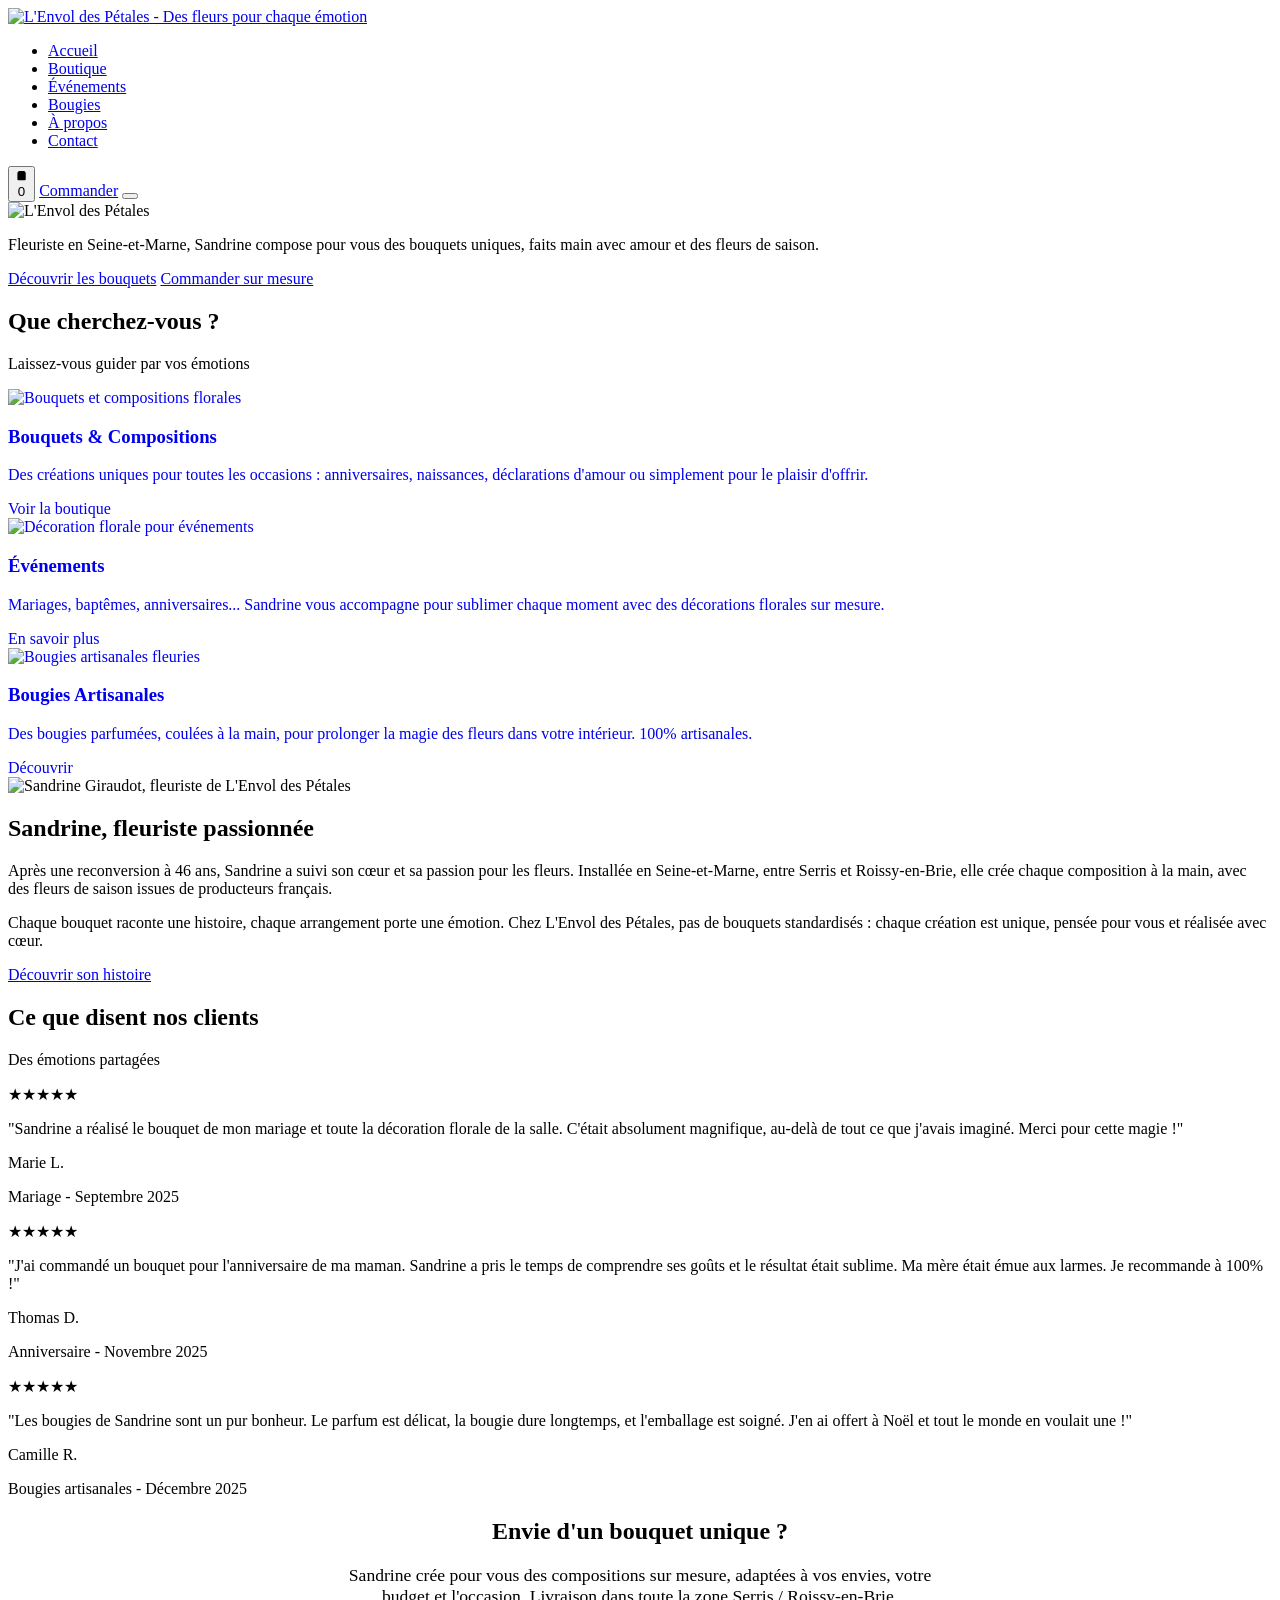
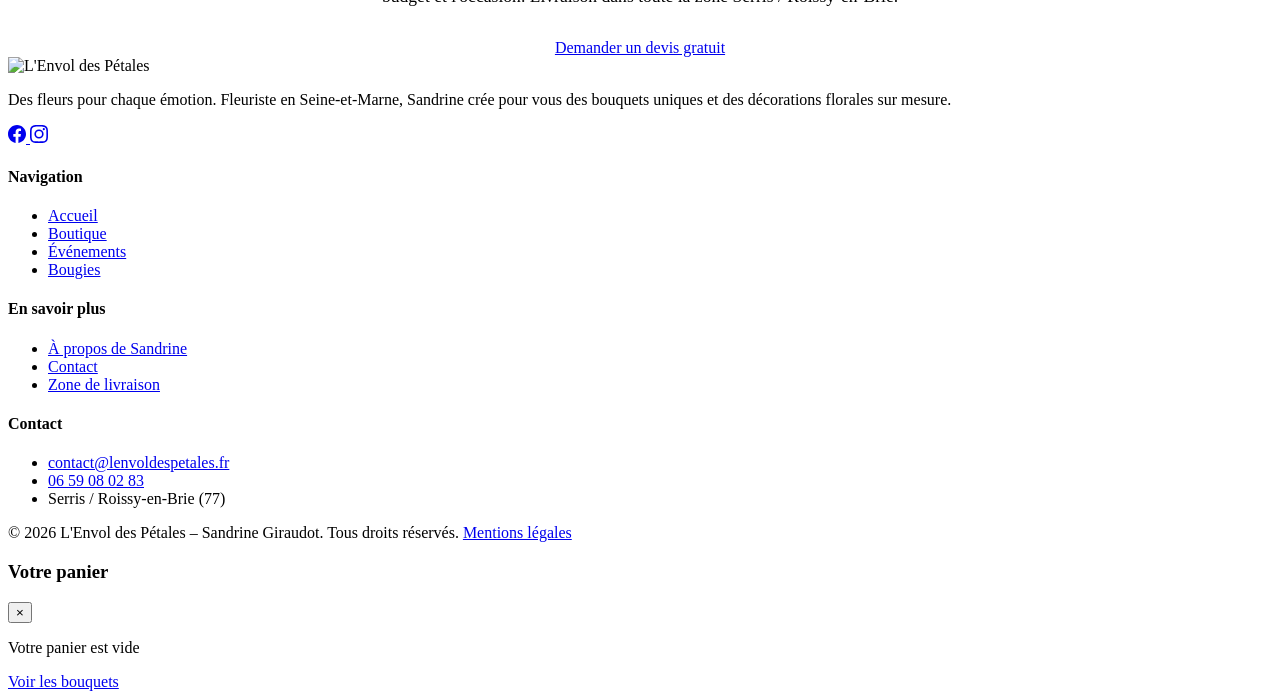
==== index.html @ 43afdc31 "Add files via upload" ====
<!DOCTYPE html>
<html lang="fr">
<head>
    <meta charset="UTF-8">
    <meta name="viewport" content="width=device-width, initial-scale=1.0">
    <meta name="description" content="L'Envol des Pétales - Fleuriste en Seine-et-Marne. Bouquets, compositions florales, décoration d'événements et bougies artisanales. Des fleurs pour chaque émotion.">
    <title>L'Envol des Pétales | Fleuriste - Des fleurs pour chaque émotion</title>
    <link rel="stylesheet" href="assets/css/style.css">
    <link rel="icon" type="image/png" href="assets/images/favicon.png">
</head>
<body>

    <!-- ============================================
         HEADER - Navigation fixe
         ============================================ -->
    <header class="header" id="header">
        <div class="header__inner">
            <!-- Logo -->
            <a href="index.html" class="header__logo" aria-label="Accueil - L'Envol des Pétales">
                <img src="assets/images/logo-edp-texte-seul.png" alt="L'Envol des Pétales - Des fleurs pour chaque émotion" loading="lazy">
            </a>

            <!-- Navigation principale -->
            <nav class="nav" id="nav" aria-label="Navigation principale">
                <ul class="nav__list">
                    <li><a href="index.html" class="nav__link active">Accueil</a></li>
                    <li><a href="boutique.html" class="nav__link">Boutique</a></li>
                    <li><a href="evenements.html" class="nav__link">Événements</a></li>
                    <li><a href="bougies.html" class="nav__link">Bougies</a></li>
                    <li><a href="a-propos.html" class="nav__link">À propos</a></li>
                    <li><a href="contact.html" class="nav__link">Contact</a></li>
                </ul>
            </nav>

            <!-- Boutons header -->
            <div class="nav__cta">
                <button class="cart-btn" id="cart-btn" aria-label="Voir le panier" title="Voir le panier">
                    <svg viewBox="0 0 24 24"><path d="M6 2L3 6v14a2 2 0 002 2h14a2 2 0 002-2V6l-3-4z"/><line x1="3" y1="6" x2="21" y2="6"/><path d="M16 10a4 4 0 01-8 0"/></svg>
                    <span class="cart-count empty" id="cart-count">0</span>
                </button>
                <a href="contact.html" class="btn btn--primary btn--small">Commander</a>
                <!-- Burger menu mobile -->
                <button class="burger" id="burger" aria-label="Ouvrir le menu" aria-expanded="false">
                    <span class="burger__line"></span>
                    <span class="burger__line"></span>
                    <span class="burger__line"></span>
                </button>
            </div>
        </div>
    </header>

    <!-- ============================================
         HERO - Section d'accueil plein écran
         ============================================ -->
    <section class="hero" id="hero">
        <!-- Pétales qui tombent (CSS pur) -->
        <div class="petals-container" aria-hidden="true">
            <div class="petal petal--rose"></div>
            <div class="petal petal--bordeaux"></div>
            <div class="petal petal--rose"></div>
            <div class="petal petal--or"></div>
            <div class="petal petal--rose"></div>
            <div class="petal petal--bordeaux"></div>
            <div class="petal petal--rose"></div>
            <div class="petal petal--or"></div>
            <div class="petal petal--rose"></div>
            <div class="petal petal--bordeaux"></div>
            <div class="petal petal--rose"></div>
            <div class="petal petal--or"></div>
        </div>

        <div class="hero__content">
            <img src="assets/images/logo-portrait.png" alt="L'Envol des Pétales" class="hero__logo">
            <p class="hero__subtitle">
                Fleuriste en Seine-et-Marne, Sandrine compose pour vous
                des bouquets uniques, faits main avec amour et des fleurs de saison.
            </p>
            <div class="hero__buttons">
                <a href="boutique.html" class="btn btn--primary">Découvrir les bouquets</a>
                <a href="contact.html" class="btn btn--secondary">Commander sur mesure</a>
            </div>
        </div>
    </section>

    <!-- ============================================
         CATÉGORIES - 3 blocs d'entrée
         ============================================ -->
    <section class="section section--alt" id="categories">
        <div class="container">
            <h2 class="section-title fade-in">Que cherchez-vous ?</h2>
            <p class="section-subtitle fade-in">Laissez-vous guider par vos émotions</p>
            <span class="decorative-line fade-in"></span>

            <div class="categories">
                <!-- Bouquets & Compositions -->
                <a href="boutique.html" class="category-card fade-in" style="text-decoration:none;">
                    <div class="category-card__image">
                        <img src="assets/images/bouquet1.jpg" alt="Bouquets et compositions florales" loading="lazy">
                    </div>
                    <div class="category-card__body">
                        <h3 class="category-card__title">Bouquets & Compositions</h3>
                        <p class="category-card__text">Des créations uniques pour toutes les occasions : anniversaires, naissances, déclarations d'amour ou simplement pour le plaisir d'offrir.</p>
                        <span class="btn btn--secondary btn--small">Voir la boutique</span>
                    </div>
                </a>

                <!-- Événements -->
                <a href="evenements.html" class="category-card fade-in" style="text-decoration:none;">
                    <div class="category-card__image">
                        <img src="assets/images/arche-evenement.JPG" alt="Décoration florale pour événements" loading="lazy">
                    </div>
                    <div class="category-card__body">
                        <h3 class="category-card__title">Événements</h3>
                        <p class="category-card__text">Mariages, baptêmes, anniversaires... Sandrine vous accompagne pour sublimer chaque moment avec des décorations florales sur mesure.</p>
                        <span class="btn btn--secondary btn--small">En savoir plus</span>
                    </div>
                </a>

                <!-- Bougies artisanales -->
                <a href="bougies.html" class="category-card fade-in" style="text-decoration:none;">
                    <div class="category-card__image">
                        <img src="assets/images/bougies-accueil.png" alt="Bougies artisanales fleuries" loading="lazy">
                    </div>
                    <div class="category-card__body">
                        <h3 class="category-card__title">Bougies Artisanales</h3>
                        <p class="category-card__text">Des bougies parfumées, coulées à la main, pour prolonger la magie des fleurs dans votre intérieur. 100% artisanales.</p>
                        <span class="btn btn--secondary btn--small">Découvrir</span>
                    </div>
                </a>
            </div>
        </div>
    </section>

    <!-- ============================================
         SANDRINE - Présentation courte
         ============================================ -->
    <section class="section" id="sandrine">
        <div class="container">
            <div class="about-preview">
                <div class="about-preview__image fade-in-left">
                    <img src="assets/images/portrait-sandrine.jpg" alt="Sandrine Giraudot, fleuriste de L'Envol des Pétales">
                </div>
                <div class="about-preview__content fade-in-right">
                    <h2>Sandrine, fleuriste passionnée</h2>
                    <span class="decorative-line"></span>
                    <p>
                        Après une reconversion à 46 ans, Sandrine a suivi son cœur et sa passion pour les fleurs.
                        Installée en Seine-et-Marne, entre Serris et Roissy-en-Brie, elle crée chaque composition à la main,
                        avec des fleurs de saison issues de producteurs français.
                    </p>
                    <p>
                        Chaque bouquet raconte une histoire, chaque arrangement porte une émotion.
                        Chez L'Envol des Pétales, pas de bouquets standardisés : chaque création est unique,
                        pensée pour vous et réalisée avec cœur.
                    </p>
                    <a href="a-propos.html" class="btn btn--secondary mt-2">Découvrir son histoire</a>
                </div>
            </div>
        </div>
    </section>

    <!-- ============================================
         AVIS CLIENTS
         ============================================ -->
    <section class="section section--alt" id="avis">
        <div class="container">
            <h2 class="section-title fade-in">Ce que disent nos clients</h2>
            <p class="section-subtitle fade-in">Des émotions partagées</p>
            <span class="decorative-line fade-in"></span>

            <div class="reviews-grid">
                <!-- Avis 1 -->
                <div class="review-card fade-in">
                    <div class="review-card__stars" aria-label="5 étoiles sur 5">&#9733;&#9733;&#9733;&#9733;&#9733;</div>
                    <p class="review-card__text">
                        "Sandrine a réalisé le bouquet de mon mariage et toute la décoration florale de la salle.
                        C'était absolument magnifique, au-delà de tout ce que j'avais imaginé. Merci pour cette magie !"
                    </p>
                    <p class="review-card__author">Marie L.</p>
                    <p class="review-card__occasion">Mariage - Septembre 2025</p>
                </div>

                <!-- Avis 2 -->
                <div class="review-card fade-in">
                    <div class="review-card__stars" aria-label="5 étoiles sur 5">&#9733;&#9733;&#9733;&#9733;&#9733;</div>
                    <p class="review-card__text">
                        "J'ai commandé un bouquet pour l'anniversaire de ma maman. Sandrine a pris le temps de comprendre
                        ses goûts et le résultat était sublime. Ma mère était émue aux larmes. Je recommande à 100% !"
                    </p>
                    <p class="review-card__author">Thomas D.</p>
                    <p class="review-card__occasion">Anniversaire - Novembre 2025</p>
                </div>

                <!-- Avis 3 -->
                <div class="review-card fade-in">
                    <div class="review-card__stars" aria-label="5 étoiles sur 5">&#9733;&#9733;&#9733;&#9733;&#9733;</div>
                    <p class="review-card__text">
                        "Les bougies de Sandrine sont un pur bonheur. Le parfum est délicat, la bougie dure longtemps,
                        et l'emballage est soigné. J'en ai offert à Noël et tout le monde en voulait une !"
                    </p>
                    <p class="review-card__author">Camille R.</p>
                    <p class="review-card__occasion">Bougies artisanales - Décembre 2025</p>
                </div>
            </div>
        </div>
    </section>

    <!-- ============================================
         BANDEAU CTA
         ============================================ -->
    <section class="section" style="text-align:center;">
        <div class="container fade-in">
            <h2>Envie d'un bouquet unique ?</h2>
            <p style="max-width:600px;margin:0 auto 2rem;font-size:1.1rem;">
                Sandrine crée pour vous des compositions sur mesure, adaptées à vos envies,
                votre budget et l'occasion. Livraison dans toute la zone Serris / Roissy-en-Brie.
            </p>
            <a href="contact.html" class="btn btn--primary">Demander un devis gratuit</a>
        </div>
    </section>

    <!-- ============================================
         FOOTER
         ============================================ -->
    <footer class="footer" id="footer">
        <div class="container">
            <div class="footer__grid">
                <!-- Marque -->
                <div class="footer__brand">
                    <img src="assets/images/logo-EDP-2025_RVB_logo-EDP-paysage-blanc.png" alt="L'Envol des Pétales">
                    <p>Des fleurs pour chaque émotion. Fleuriste en Seine-et-Marne, Sandrine crée pour vous des bouquets uniques et des décorations florales sur mesure.</p>
                    <div class="social-links mt-1">
                        <a href="https://www.facebook.com/LENVOLDESPETALES" class="social-link" aria-label="Facebook" target="_blank" rel="noopener" title="Suivez-nous sur Facebook">
                            <svg width="18" height="18" viewBox="0 0 24 24" fill="currentColor"><path d="M24 12.073c0-6.627-5.373-12-12-12s-12 5.373-12 12c0 5.99 4.388 10.954 10.125 11.854v-8.385H7.078v-3.47h3.047V9.43c0-3.007 1.792-4.669 4.533-4.669 1.312 0 2.686.235 2.686.235v2.953H15.83c-1.491 0-1.956.925-1.956 1.874v2.25h3.328l-.532 3.47h-2.796v8.385C19.612 23.027 24 18.062 24 12.073z"/></svg>
                        </a>
                        <a href="https://www.instagram.com/lenvoldespetales/" class="social-link" aria-label="Instagram" target="_blank" rel="noopener" title="Suivez-nous sur Instagram">
                            <svg width="18" height="18" viewBox="0 0 24 24" fill="currentColor"><path d="M12 2.163c3.204 0 3.584.012 4.85.07 3.252.148 4.771 1.691 4.919 4.919.058 1.265.069 1.645.069 4.849 0 3.205-.012 3.584-.069 4.849-.149 3.225-1.664 4.771-4.919 4.919-1.266.058-1.644.07-4.85.07-3.204 0-3.584-.012-4.849-.07-3.26-.149-4.771-1.699-4.919-4.92-.058-1.265-.07-1.644-.07-4.849 0-3.204.013-3.583.07-4.849.149-3.227 1.664-4.771 4.919-4.919 1.266-.057 1.645-.069 4.849-.069zM12 0C8.741 0 8.333.014 7.053.072 2.695.272.273 2.69.073 7.052.014 8.333 0 8.741 0 12c0 3.259.014 3.668.072 4.948.2 4.358 2.618 6.78 6.98 6.98C8.333 23.986 8.741 24 12 24c3.259 0 3.668-.014 4.948-.072 4.354-.2 6.782-2.618 6.979-6.98.059-1.28.073-1.689.073-4.948 0-3.259-.014-3.667-.072-4.947-.196-4.354-2.617-6.78-6.979-6.98C15.668.014 15.259 0 12 0zm0 5.838a6.162 6.162 0 100 12.324 6.162 6.162 0 000-12.324zM12 16a4 4 0 110-8 4 4 0 010 8zm6.406-11.845a1.44 1.44 0 100 2.881 1.44 1.44 0 000-2.881z"/></svg>
                        </a>
                    </div>
                </div>

                <!-- Liens rapides -->
                <div>
                    <h4>Navigation</h4>
                    <ul class="footer__links">
                        <li><a href="index.html">Accueil</a></li>
                        <li><a href="boutique.html">Boutique</a></li>
                        <li><a href="evenements.html">Événements</a></li>
                        <li><a href="bougies.html">Bougies</a></li>
                    </ul>
                </div>

                <!-- En savoir plus -->
                <div>
                    <h4>En savoir plus</h4>
                    <ul class="footer__links">
                        <li><a href="a-propos.html">À propos de Sandrine</a></li>
                        <li><a href="contact.html">Contact</a></li>
                        <li><a href="contact.html#livraison">Zone de livraison</a></li>
                    </ul>
                </div>

                <!-- Contact rapide -->
                <div>
                    <h4>Contact</h4>
                    <ul class="footer__links">
                        <li><a href="mailto:contact@lenvoldespetales.fr">contact@lenvoldespetales.fr</a></li>
                        <li><a href="tel:+33659080283">06 59 08 02 83</a></li>
                        <li>Serris / Roissy-en-Brie (77)</li>
                    </ul>
                </div>
            </div>
            <div class="footer__bottom">
                <p>&copy; 2026 L'Envol des P&eacute;tales &ndash; Sandrine Giraudot. Tous droits r&eacute;serv&eacute;s. <a href="mentions-legales.html">Mentions l&eacute;gales</a></p>
            </div>
        </div>
    </footer>

    <!-- Panier slide-in -->
    <div class="cart-overlay" id="cart-overlay"></div>
    <aside class="cart-drawer" id="cart-drawer" aria-label="Panier">
        <div class="cart-drawer__header">
            <h3>Votre panier</h3>
            <button class="cart-drawer__close" id="cart-close" aria-label="Fermer le panier">&times;</button>
        </div>
        <div class="cart-drawer__items" id="cart-items">
            <div class="cart-empty" id="cart-empty">
                <p>Votre panier est vide</p>
                <a href="boutique.html" class="btn btn--secondary btn--small mt-2">Voir les bouquets</a>
            </div>
        </div>
        <div class="cart-drawer__footer" id="cart-footer" style="display:none;">
            <div class="cart-drawer__total">
                <span>Total</span>
                <span id="cart-total">0,00 &euro;</span>
            </div>
            <a href="contact.html" class="btn btn--primary">Finaliser la commande</a>
            <p class="cart-drawer__note">La commande sera finalisée par message avec Sandrine</p>
        </div>
    </aside>

    <!-- Scripts -->
    <script src="assets/js/panier.js"></script>
    <script src="assets/js/main.js"></script>
</body>
</html>
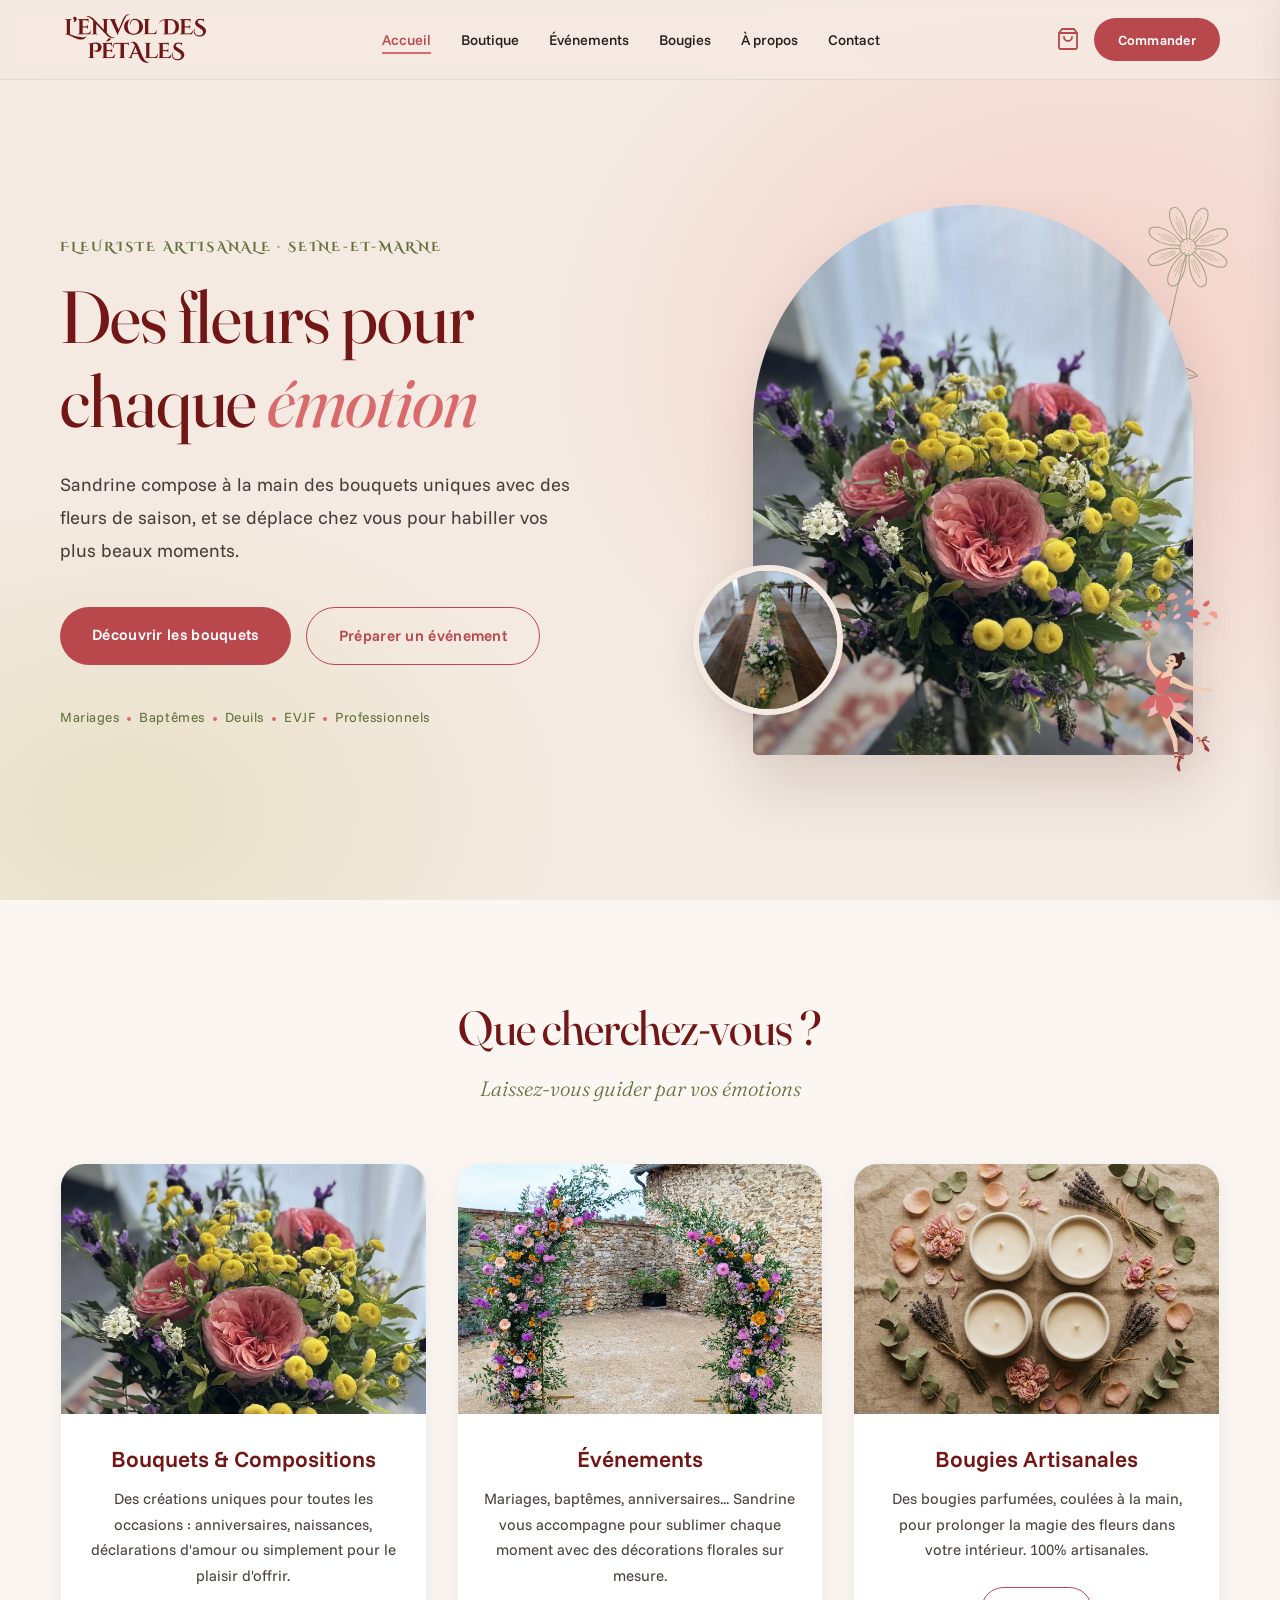
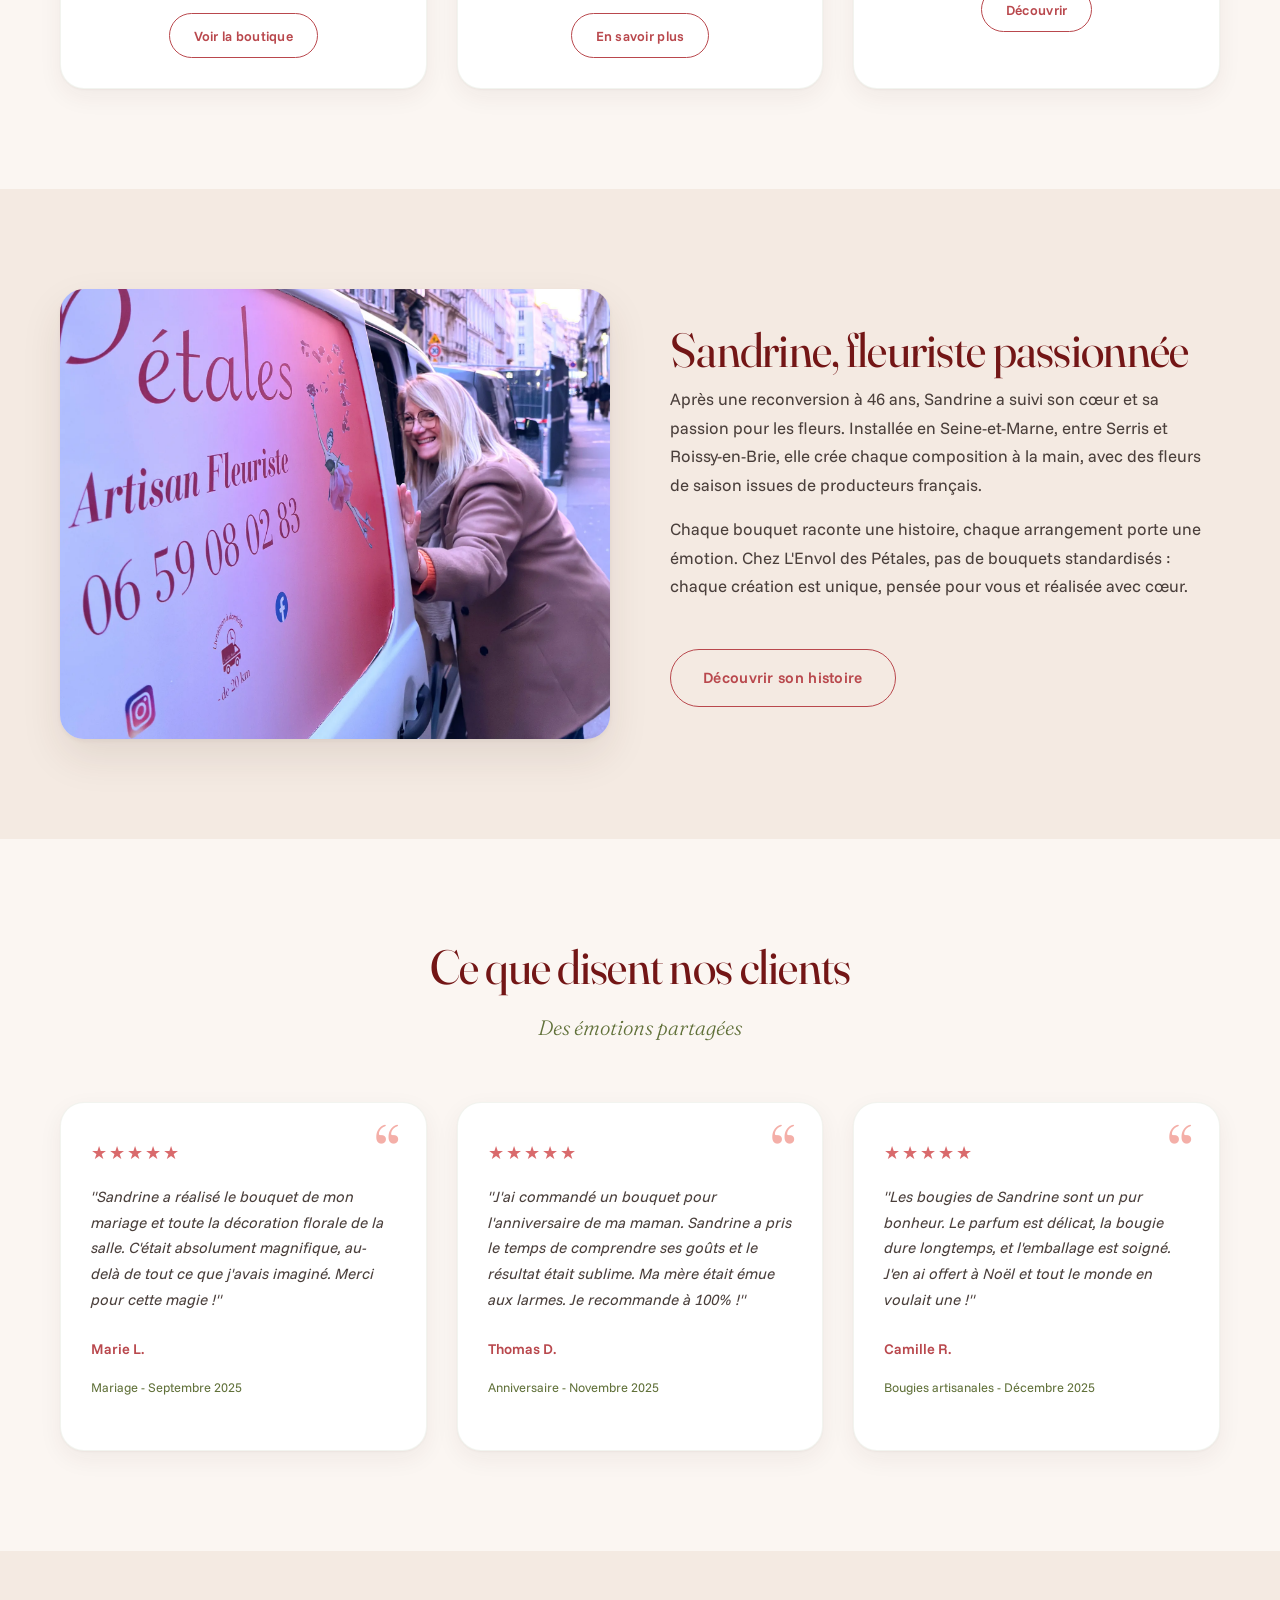
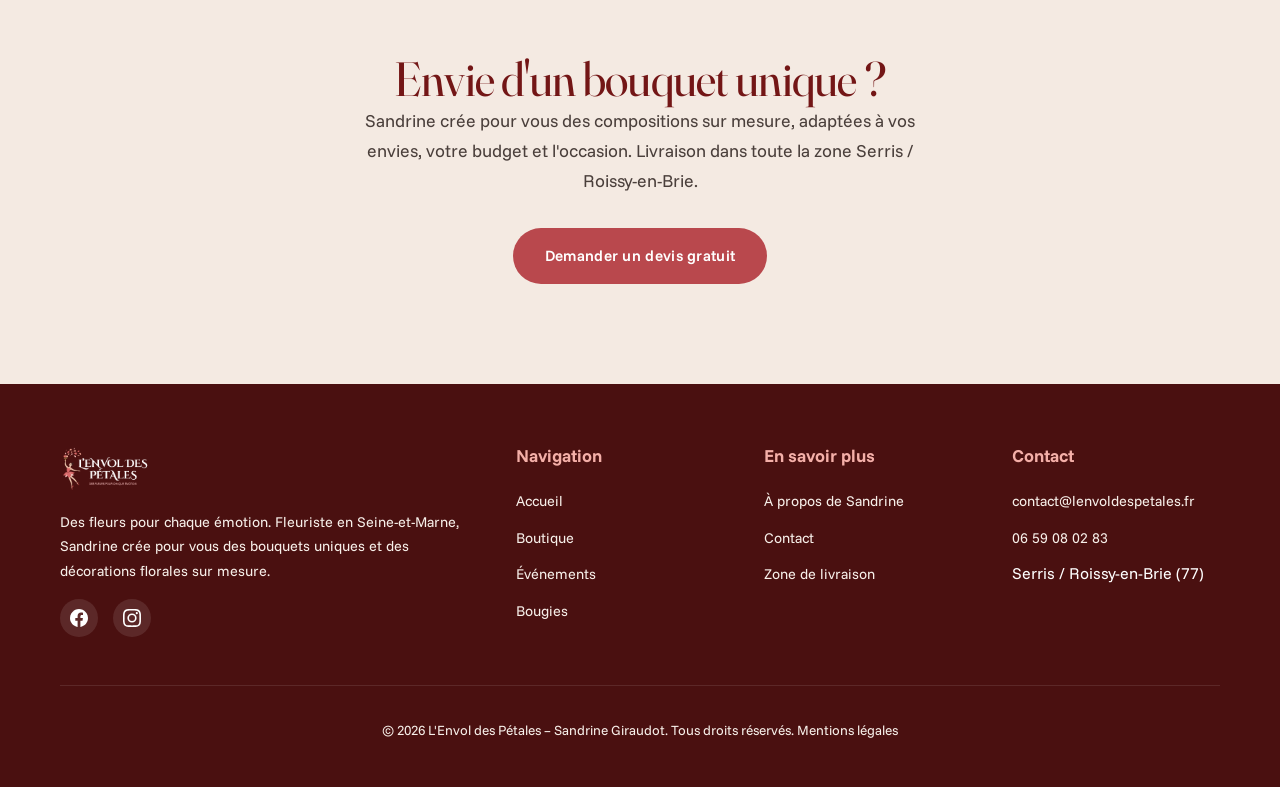
==== commit bda23b07: "Refonte visuelle : palette solaire, typo Fraunces, nouveau hero et galerie - Palette corail / saumon" ====
--- a/index.html
+++ b/index.html
@@ -17,7 +17,7 @@
         <div class="header__inner">
             <!-- Logo -->
             <a href="index.html" class="header__logo" aria-label="Accueil - L'Envol des Pétales">
-                <img src="assets/images/logo-edp-texte-seul.png" alt="L'Envol des Pétales - Des fleurs pour chaque émotion" loading="lazy">
+                <img src="assets/images/logo-edp-texte-seul.webp" alt="L'Envol des Pétales - Des fleurs pour chaque émotion" loading="lazy">
             </a>
 
             <!-- Navigation principale -->
@@ -55,29 +55,46 @@
     <section class="hero" id="hero">
         <!-- Pétales qui tombent (CSS pur) -->
         <div class="petals-container" aria-hidden="true">
-            <div class="petal petal--rose"></div>
-            <div class="petal petal--bordeaux"></div>
-            <div class="petal petal--rose"></div>
-            <div class="petal petal--or"></div>
-            <div class="petal petal--rose"></div>
-            <div class="petal petal--bordeaux"></div>
-            <div class="petal petal--rose"></div>
-            <div class="petal petal--or"></div>
-            <div class="petal petal--rose"></div>
-            <div class="petal petal--bordeaux"></div>
-            <div class="petal petal--rose"></div>
-            <div class="petal petal--or"></div>
-        </div>
-
-        <div class="hero__content">
-            <img src="assets/images/logo-portrait.png" alt="L'Envol des Pétales" class="hero__logo">
-            <p class="hero__subtitle">
-                Fleuriste en Seine-et-Marne, Sandrine compose pour vous
-                des bouquets uniques, faits main avec amour et des fleurs de saison.
-            </p>
-            <div class="hero__buttons">
-                <a href="boutique.html" class="btn btn--primary">Découvrir les bouquets</a>
-                <a href="contact.html" class="btn btn--secondary">Commander sur mesure</a>
+            <div class="petal petal--saumon"></div>
+            <div class="petal petal--corail"></div>
+            <div class="petal petal--saumon"></div>
+            <div class="petal petal--vert"></div>
+            <div class="petal petal--saumon"></div>
+            <div class="petal petal--corail"></div>
+            <div class="petal petal--saumon"></div>
+            <div class="petal petal--vert"></div>
+            <div class="petal petal--saumon"></div>
+            <div class="petal petal--corail"></div>
+            <div class="petal petal--saumon"></div>
+            <div class="petal petal--vert"></div>
+        </div>
+
+        <div class="hero__inner">
+            <div class="hero__content">
+                <span class="eyebrow">Fleuriste artisanale · Seine-et-Marne</span>
+                <h1 class="hero__title">Des fleurs pour chaque <em>émotion</em></h1>
+                <p class="hero__subtitle">
+                    Sandrine compose à la main des bouquets uniques avec des fleurs de saison,
+                    et se déplace chez vous pour habiller vos plus beaux moments.
+                </p>
+                <div class="hero__buttons">
+                    <a href="boutique.html" class="btn btn--primary">Découvrir les bouquets</a>
+                    <a href="evenements.html" class="btn btn--secondary">Préparer un événement</a>
+                </div>
+                <ul class="hero__occasions" aria-label="Occasions">
+                    <li>Mariages</li><li>Baptêmes</li><li>Deuils</li><li>EVJF</li><li>Professionnels</li>
+                </ul>
+            </div>
+
+            <div class="hero__visual">
+                <img src="assets/images/gravures/fleur.svg" alt="" class="hero__gravure" aria-hidden="true">
+                <div class="hero__arch">
+                    <img src="assets/images/bouquet1.webp" alt="Bouquet champêtre aux roses pêche et fleurs jaunes, composé par Sandrine" fetchpriority="high">
+                </div>
+                <div class="hero__badge">
+                    <img src="assets/images/table-mariage.webp" alt="Chemin de table fleuri pour un mariage" loading="lazy">
+                </div>
+                <img src="assets/images/ballerine.svg" alt="" class="hero__ballerine" aria-hidden="true">
             </div>
         </div>
     </section>
@@ -95,7 +112,7 @@
                 <!-- Bouquets & Compositions -->
                 <a href="boutique.html" class="category-card fade-in" style="text-decoration:none;">
                     <div class="category-card__image">
-                        <img src="assets/images/bouquet1.jpg" alt="Bouquets et compositions florales" loading="lazy">
+                        <img src="assets/images/bouquet1.webp" alt="Bouquets et compositions florales" loading="lazy">
                     </div>
                     <div class="category-card__body">
                         <h3 class="category-card__title">Bouquets & Compositions</h3>
@@ -107,7 +124,7 @@
                 <!-- Événements -->
                 <a href="evenements.html" class="category-card fade-in" style="text-decoration:none;">
                     <div class="category-card__image">
-                        <img src="assets/images/arche-evenement.JPG" alt="Décoration florale pour événements" loading="lazy">
+                        <img src="assets/images/arche-evenement.webp" alt="Décoration florale pour événements" loading="lazy">
                     </div>
                     <div class="category-card__body">
                         <h3 class="category-card__title">Événements</h3>
@@ -119,7 +136,7 @@
                 <!-- Bougies artisanales -->
                 <a href="bougies.html" class="category-card fade-in" style="text-decoration:none;">
                     <div class="category-card__image">
-                        <img src="assets/images/bougies-accueil.png" alt="Bougies artisanales fleuries" loading="lazy">
+                        <img src="assets/images/bougies-accueil.webp" alt="Bougies artisanales fleuries" loading="lazy">
                     </div>
                     <div class="category-card__body">
                         <h3 class="category-card__title">Bougies Artisanales</h3>
@@ -138,7 +155,7 @@
         <div class="container">
             <div class="about-preview">
                 <div class="about-preview__image fade-in-left">
-                    <img src="assets/images/portrait-sandrine.jpg" alt="Sandrine Giraudot, fleuriste de L'Envol des Pétales">
+                    <img src="assets/images/portrait-sandrine.webp" alt="Sandrine Giraudot, fleuriste de L'Envol des Pétales">
                 </div>
                 <div class="about-preview__content fade-in-right">
                     <h2>Sandrine, fleuriste passionnée</h2>
@@ -227,7 +244,7 @@
             <div class="footer__grid">
                 <!-- Marque -->
                 <div class="footer__brand">
-                    <img src="assets/images/logo-EDP-2025_RVB_logo-EDP-paysage-blanc.png" alt="L'Envol des Pétales">
+                    <img src="assets/images/logo-edp-paysage-blanc.webp" alt="L'Envol des Pétales">
                     <p>Des fleurs pour chaque émotion. Fleuriste en Seine-et-Marne, Sandrine crée pour vous des bouquets uniques et des décorations florales sur mesure.</p>
                     <div class="social-links mt-1">
                         <a href="https://www.facebook.com/LENVOLDESPETALES" class="social-link" aria-label="Facebook" target="_blank" rel="noopener" title="Suivez-nous sur Facebook">
--- a/assets/css/style.css
+++ b/assets/css/style.css
@@ -0,0 +1,2675 @@
+/* ============================================
+   L'Envol des Pétales - Feuille de style principale
+   Fleuriste - Sandrine Giraudot
+   ============================================ */
+
+/* --- Google Fonts ---
+   Fraunces : titres (serif moderne, douce et artisanale)
+   Cinzel Decorative : petits accents, en écho au logo
+   Funnel Sans : texte courant */
+@import url('https://fonts.googleapis.com/css2?family=Cinzel+Decorative:wght@400;700&family=Fraunces:ital,opsz,wght@0,9..144,300..600;1,9..144,300..600&family=Funnel+Sans:ital,wght@0,300..800;1,300..800&display=swap');
+
+/* --- Variables de couleurs et typographie ---
+   Modifiez ici pour changer les couleurs du site */
+:root {
+    /* Palette L'Envol des Pétales */
+    --corail: #D96A6C;
+    --saumon: #F4AFA8;
+    --vert-clair: #B6B552;
+    --olive: #61713A;
+    --beige: #EFD9CD;
+    --creme: #F4EAE2;
+
+    /* Bordeaux du logo : réservé aux textes foncés (titres, footer) */
+    --bordeaux: #731616;
+    --bordeaux-fonce: #4A1010;
+
+    /* Rôles */
+    --accent: #B9484D;          /* corail assombri : boutons et liens lisibles (contraste AA) */
+    --accent-hover: var(--corail);
+    --blanc: #FFFFFF;
+    --papier: #FBF6F2;          /* fond des sections alternées */
+    --gris-doux: #F7EFE9;
+    --gris-texte: #4A3F3B;
+    --noir: #2A1F1C;
+
+    /* Typographie */
+    --font-titre: 'Fraunces', Georgia, serif;
+    --font-logo: 'Cinzel Decorative', Georgia, serif;
+    --font-corps: 'Funnel Sans', 'Segoe UI', sans-serif;
+
+    /* Formes */
+    --radius: 14px;
+    --radius-lg: 24px;
+    --ombre: 0 1px 2px rgba(70, 38, 30, 0.04), 0 8px 24px rgba(70, 38, 30, 0.06);
+    --ombre-hover: 0 2px 4px rgba(70, 38, 30, 0.05), 0 18px 40px rgba(70, 38, 30, 0.10);
+
+    /* Espacements */
+    --header-height: 80px;
+    --section-padding: 100px;
+    --container-max: 1200px;
+
+    /* Transitions */
+    --ease: cubic-bezier(0.22, 1, 0.36, 1);
+    --transition: all 0.35s var(--ease);
+    --transition-lente: all 0.8s var(--ease);
+}
+
+/* --- Reset & Base --- */
+*,
+*::before,
+*::after {
+    margin: 0;
+    padding: 0;
+    box-sizing: border-box;
+}
+
+html {
+    scroll-behavior: smooth;
+    font-size: 16px;
+}
+
+body {
+    font-family: var(--font-corps);
+    color: var(--noir);
+    background-color: var(--creme);
+    line-height: 1.7;
+    overflow-x: hidden;
+    -webkit-font-smoothing: antialiased;
+}
+
+img {
+    max-width: 100%;
+    height: auto;
+    display: block;
+}
+
+a {
+    color: var(--accent);
+    text-decoration: none;
+    transition: var(--transition);
+}
+
+a:hover {
+    color: var(--vert-clair);
+}
+
+ul {
+    list-style: none;
+}
+
+/* --- Typographie --- */
+h1, h2 {
+    font-family: var(--font-titre);
+    color: var(--bordeaux);
+    font-weight: 400;
+    font-variation-settings: "opsz" 144;
+    line-height: 1.15;
+    letter-spacing: -0.015em;
+}
+
+/* Un mot en italique corail dans un titre : <h2>Nos <em>réalisations</em></h2> */
+h1 em, h2 em {
+    font-style: italic;
+    color: var(--corail);
+}
+
+h3, h4, h5 {
+    font-family: var(--font-corps);
+    color: var(--bordeaux);
+    font-weight: 600;
+    line-height: 1.35;
+}
+
+h1 {
+    font-size: clamp(2.6rem, 6vw, 4.6rem);
+}
+
+h2 {
+    font-size: clamp(2rem, 4vw, 3rem);
+}
+
+h3 {
+    font-size: clamp(1.15rem, 2.2vw, 1.4rem);
+}
+
+/* Petit sur-titre en Cinzel, en écho au logo */
+.eyebrow {
+    display: inline-block;
+    font-family: var(--font-logo);
+    font-size: 0.8rem;
+    font-weight: 700;
+    letter-spacing: 0.18em;
+    text-transform: uppercase;
+    color: var(--olive);
+    margin-bottom: 1rem;
+}
+
+p {
+    margin-bottom: 1rem;
+    color: var(--gris-texte);
+}
+
+/* --- Utilitaires --- */
+.container {
+    max-width: var(--container-max);
+    margin: 0 auto;
+    padding: 0 20px;
+}
+
+.section {
+    padding: var(--section-padding) 0;
+}
+
+.section--alt {
+    background-color: var(--papier);
+}
+
+.section--rose {
+    background-color: var(--beige);
+}
+
+.section-title {
+    text-align: center;
+    margin-bottom: 1rem;
+    position: relative;
+}
+
+.section-subtitle {
+    text-align: center;
+    font-family: var(--font-titre);
+    font-style: italic;
+    font-weight: 300;
+    color: var(--olive);
+    font-size: clamp(1.1rem, 2vw, 1.3rem);
+    max-width: 620px;
+    margin: 0 auto 3.5rem;
+}
+
+/* Separateur decoratif */
+.decorative-line {
+    display: none;
+}
+
+/* --- Boutons --- */
+.btn {
+    display: inline-block;
+    padding: 15px 32px;
+    border-radius: 50px;
+    font-family: var(--font-corps);
+    font-weight: 600;
+    font-size: 0.95rem;
+    letter-spacing: 0.02em;
+    cursor: pointer;
+    transition: var(--transition);
+    border: none;
+    text-align: center;
+}
+
+.btn--primary {
+    background-color: var(--accent);
+    color: var(--blanc);
+}
+
+.btn--primary:hover {
+    background-color: var(--bordeaux);
+    color: var(--blanc);
+    transform: translateY(-2px);
+    box-shadow: 0 10px 24px rgba(185, 72, 77, 0.25);
+}
+
+.btn--secondary {
+    background-color: transparent;
+    color: var(--accent);
+    border: 1.5px solid currentColor;
+}
+
+.btn--secondary:hover {
+    background-color: var(--accent);
+    color: var(--blanc);
+    transform: translateY(-1px);
+    box-shadow: 0 4px 12px rgba(185, 72, 77, 0.12);
+}
+
+.btn--or {
+    background-color: var(--olive);
+    color: var(--blanc);
+}
+
+.btn--or:hover {
+    background-color: var(--bordeaux);
+    color: var(--blanc);
+    transform: translateY(-1px);
+    box-shadow: 0 4px 12px rgba(97, 113, 58, 0.15);
+}
+
+.btn--small {
+    padding: 10px 24px;
+    font-size: 0.85rem;
+}
+
+/* ============================================
+   HEADER & NAVIGATION
+   ============================================ */
+.header {
+    position: fixed;
+    top: 0;
+    left: 0;
+    width: 100%;
+    height: var(--header-height);
+    background-color: rgba(244, 234, 226, 0.82);
+    backdrop-filter: blur(14px) saturate(1.2);
+    -webkit-backdrop-filter: blur(10px);
+    z-index: 1000;
+    transition: var(--transition);
+    border-bottom: 1px solid rgba(97, 113, 58, 0.12);
+}
+
+.header.scrolled {
+    box-shadow: 0 2px 20px rgba(70, 38, 30, 0.08);
+}
+
+.header__inner {
+    display: flex;
+    align-items: center;
+    justify-content: space-between;
+    height: 100%;
+    max-width: var(--container-max);
+    margin: 0 auto;
+    padding: 0 20px;
+}
+
+.header__logo img {
+    height: 55px;
+    width: auto;
+}
+
+.nav__list {
+    display: flex;
+    align-items: center;
+    gap: 30px;
+}
+
+.nav__link {
+    font-size: 0.9rem;
+    font-weight: 500;
+    color: var(--noir);
+    position: relative;
+    padding: 5px 0;
+}
+
+.nav__link::after {
+    content: '';
+    position: absolute;
+    bottom: 0;
+    left: 0;
+    width: 0;
+    height: 2px;
+    background-color: var(--corail);
+    transition: var(--transition);
+}
+
+.nav__link:hover,
+.nav__link.active {
+    color: var(--accent);
+}
+
+.nav__link:hover::after,
+.nav__link.active::after {
+    width: 100%;
+}
+
+/* Bouton Commander dans le header */
+.nav__cta {
+    display: flex;
+    align-items: center;
+    gap: 10px;
+}
+
+.cart-btn {
+    position: relative;
+    background: none;
+    border: none;
+    cursor: pointer;
+    padding: 4px;
+    display: inline-flex;
+    align-items: center;
+    justify-content: center;
+    transition: var(--transition);
+}
+
+.cart-btn:hover {
+    transform: scale(1.1);
+}
+
+.cart-btn svg {
+    width: 24px;
+    height: 24px;
+    fill: none;
+    stroke: var(--accent);
+    stroke-width: 1.8;
+    stroke-linecap: round;
+    stroke-linejoin: round;
+}
+
+.cart-count {
+    position: absolute;
+    top: -4px;
+    right: -6px;
+    display: inline-flex;
+    align-items: center;
+    justify-content: center;
+    min-width: 18px;
+    height: 18px;
+    background-color: var(--accent);
+    color: var(--blanc);
+    border-radius: 50%;
+    font-size: 0.65rem;
+    font-weight: 700;
+    cursor: pointer;
+    transition: var(--transition);
+}
+
+.cart-count.empty {
+    display: none;
+}
+
+/* Burger menu mobile */
+.burger {
+    display: none;
+    flex-direction: column;
+    gap: 5px;
+    cursor: pointer;
+    padding: 5px;
+    background: none;
+    border: none;
+}
+
+.burger__line {
+    width: 25px;
+    height: 2px;
+    background-color: var(--accent);
+    transition: var(--transition);
+    border-radius: 2px;
+}
+
+.burger.active .burger__line:nth-child(1) {
+    transform: rotate(45deg) translate(5px, 5px);
+}
+
+.burger.active .burger__line:nth-child(2) {
+    opacity: 0;
+}
+
+.burger.active .burger__line:nth-child(3) {
+    transform: rotate(-45deg) translate(5px, -5px);
+}
+
+/* ============================================
+   HERO SECTION
+   ============================================ */
+.hero {
+    position: relative;
+    min-height: 100vh;
+    display: flex;
+    align-items: center;
+    background:
+        radial-gradient(ellipse 60% 70% at 85% 40%, rgba(244, 175, 168, 0.45), transparent 70%),
+        radial-gradient(ellipse 50% 50% at 10% 90%, rgba(182, 181, 82, 0.18), transparent 70%),
+        var(--creme);
+    overflow: hidden;
+    padding: calc(var(--header-height) + 40px) 0 60px;
+}
+
+.hero__inner {
+    position: relative;
+    z-index: 2;
+    width: 100%;
+    max-width: var(--container-max);
+    margin: 0 auto;
+    padding: 0 20px;
+    display: grid;
+    grid-template-columns: 1.1fr 0.9fr;
+    gap: 60px;
+    align-items: center;
+}
+
+.hero__title {
+    margin-bottom: 1.5rem;
+}
+
+.hero__subtitle {
+    font-size: 1.15rem;
+    color: var(--gris-texte);
+    max-width: 520px;
+    margin-bottom: 2.5rem;
+    line-height: 1.8;
+}
+
+.hero__buttons {
+    display: flex;
+    gap: 15px;
+    flex-wrap: wrap;
+}
+
+.hero__occasions {
+    display: flex;
+    flex-wrap: wrap;
+    gap: 6px 20px;
+    margin-top: 2.5rem;
+    font-size: 0.85rem;
+    color: var(--olive);
+    letter-spacing: 0.04em;
+}
+
+.hero__occasions li {
+    position: relative;
+}
+
+.hero__occasions li + li::before {
+    content: '';
+    position: absolute;
+    left: -12px;
+    top: 50%;
+    width: 4px;
+    height: 4px;
+    border-radius: 50%;
+    background: var(--corail);
+}
+
+/* Visuel : photo en arche + médaillon + gravure + ballerine */
+.hero__visual {
+    position: relative;
+    justify-self: center;
+    width: min(100%, 440px);
+}
+
+.hero__arch {
+    position: relative;
+    aspect-ratio: 4 / 5;
+    border-radius: 999px 999px var(--radius-lg) var(--radius-lg);
+    overflow: hidden;
+    box-shadow: 0 30px 60px rgba(70, 38, 30, 0.15);
+}
+
+.hero__arch img {
+    width: 100%;
+    height: 100%;
+    object-fit: cover;
+}
+
+.hero__badge {
+    position: absolute;
+    left: -60px;
+    bottom: 40px;
+    width: 150px;
+    aspect-ratio: 1;
+    border-radius: 50%;
+    overflow: hidden;
+    border: 6px solid var(--creme);
+    box-shadow: var(--ombre-hover);
+}
+
+.hero__badge img {
+    width: 100%;
+    height: 100%;
+    object-fit: cover;
+}
+
+.hero__gravure {
+    position: absolute;
+    right: -70px;
+    top: -30px;
+    width: 190px;
+    opacity: 0.55;
+    transform: rotate(14deg);
+    z-index: -1;
+}
+
+.hero__ballerine {
+    position: absolute;
+    right: -30px;
+    bottom: -20px;
+    width: 90px;
+    filter: drop-shadow(0 6px 10px rgba(70, 38, 30, 0.15));
+    animation: ballerineFlotte 6s ease-in-out infinite;
+}
+
+@keyframes ballerineFlotte {
+    0%, 100% { transform: translateY(0) rotate(-2deg); }
+    50% { transform: translateY(-12px) rotate(2deg); }
+}
+
+/* Gravures décoratives réutilisables */
+.gravure {
+    position: absolute;
+    pointer-events: none;
+    opacity: 0.4;
+    z-index: 0;
+}
+
+/* --- Animation petales qui tombent --- */
+.petals-container {
+    position: absolute;
+    top: 0;
+    left: 0;
+    width: 100%;
+    height: 100%;
+    overflow: hidden;
+    pointer-events: none;
+    z-index: 1;
+}
+
+.petal {
+    position: absolute;
+    top: -30px;
+    opacity: 0.6;
+    animation: petalFall linear infinite;
+    background-size: contain;
+    background-repeat: no-repeat;
+}
+
+/* Pétale saumon */
+.petal--saumon { background-image: url("data:image/svg+xml,%3Csvg xmlns='http://www.w3.org/2000/svg' viewBox='0 0 376 351'%3E%3Cpath fill='%23F4AFA8' d='M313.03,179.32c20.94,27.05,43.29,72.14-.22,89.74-42.83,17.33-137.18-3.63-190.45-.15-33.16,2.16-66.54,8.41-98.94,15.74C11.03,149.03,138.42-12.92,284.12,48.32c61.68,25.93,126.64,102.6,28.91,131Z'/%3E%3C/svg%3E"); }
+/* Pétale corail */
+.petal--corail { background-image: url("data:image/svg+xml,%3Csvg xmlns='http://www.w3.org/2000/svg' viewBox='0 0 376 351'%3E%3Cpath fill='%23D96A6C' d='M313.03,179.32c20.94,27.05,43.29,72.14-.22,89.74-42.83,17.33-137.18-3.63-190.45-.15-33.16,2.16-66.54,8.41-98.94,15.74C11.03,149.03,138.42-12.92,284.12,48.32c61.68,25.93,126.64,102.6,28.91,131Z'/%3E%3C/svg%3E"); }
+/* Pétale vert clair */
+.petal--vert { background-image: url("data:image/svg+xml,%3Csvg xmlns='http://www.w3.org/2000/svg' viewBox='0 0 376 351'%3E%3Cpath fill='%23B6B552' d='M313.03,179.32c20.94,27.05,43.29,72.14-.22,89.74-42.83,17.33-137.18-3.63-190.45-.15-33.16,2.16-66.54,8.41-98.94,15.74C11.03,149.03,138.42-12.92,284.12,48.32c61.68,25.93,126.64,102.6,28.91,131Z'/%3E%3C/svg%3E"); }
+
+.petal:nth-child(1) { left: 5%; width: 18px; height: 17px; animation-duration: 8s; animation-delay: 0s; }
+.petal:nth-child(2) { left: 15%; width: 24px; height: 22px; opacity: 0.3; animation-duration: 12s; animation-delay: 1s; }
+.petal:nth-child(3) { left: 25%; width: 14px; height: 13px; animation-duration: 10s; animation-delay: 3s; }
+.petal:nth-child(4) { left: 35%; width: 20px; height: 19px; opacity: 0.4; animation-duration: 9s; animation-delay: 2s; }
+.petal:nth-child(5) { left: 45%; width: 22px; height: 20px; animation-duration: 11s; animation-delay: 0.5s; }
+.petal:nth-child(6) { left: 55%; width: 16px; height: 15px; opacity: 0.25; animation-duration: 13s; animation-delay: 4s; }
+.petal:nth-child(7) { left: 65%; width: 19px; height: 18px; animation-duration: 7s; animation-delay: 1.5s; }
+.petal:nth-child(8) { left: 75%; width: 23px; height: 21px; opacity: 0.35; animation-duration: 10s; animation-delay: 3.5s; }
+.petal:nth-child(9) { left: 85%; width: 13px; height: 12px; animation-duration: 14s; animation-delay: 2.5s; }
+.petal:nth-child(10) { left: 95%; width: 21px; height: 20px; opacity: 0.2; animation-duration: 8s; animation-delay: 5s; }
+.petal:nth-child(11) { left: 10%; width: 20px; height: 19px; animation-duration: 9s; animation-delay: 6s; }
+.petal:nth-child(12) { left: 50%; width: 17px; height: 16px; opacity: 0.3; animation-duration: 11s; animation-delay: 7s; }
+
+@keyframes petalFall {
+    0% {
+        transform: translateY(0) rotate(0deg) translateX(0);
+        opacity: 0;
+    }
+    10% {
+        opacity: 0.6;
+    }
+    90% {
+        opacity: 0.4;
+    }
+    100% {
+        transform: translateY(100vh) rotate(720deg) translateX(80px);
+        opacity: 0;
+    }
+}
+
+/* ============================================
+   HERO PAGES INTERIEURES
+   ============================================ */
+.hero-page {
+    position: relative;
+    padding: 180px 0 100px;
+    text-align: center;
+    background:
+        radial-gradient(ellipse 50% 80% at 50% 0%, rgba(244, 175, 168, 0.4), transparent 70%),
+        var(--creme);
+    overflow: hidden;
+}
+
+/* Gravures botaniques dans les coins */
+.hero-page::before,
+.hero-page::after {
+    content: '';
+    position: absolute;
+    bottom: -40px;
+    width: 170px;
+    height: 340px;
+    background: url("../images/gravures/brin.svg") no-repeat center / contain;
+    opacity: 0.45;
+    pointer-events: none;
+}
+
+.hero-page::before {
+    left: 4%;
+    transform: rotate(-12deg);
+}
+
+.hero-page::after {
+    right: 4%;
+    background-image: url("../images/gravures/fleur.svg");
+    transform: rotate(10deg);
+}
+
+.hero-page > .container {
+    position: relative;
+    z-index: 2;
+}
+
+.hero-page__title {
+    font-size: clamp(2.4rem, 5.5vw, 4rem);
+    margin-bottom: 1rem;
+}
+
+.hero-page__subtitle {
+    font-family: var(--font-titre);
+    font-style: italic;
+    font-weight: 300;
+    color: var(--olive);
+    font-size: clamp(1.1rem, 2vw, 1.35rem);
+}
+
+/* ============================================
+   BLOCS D'ENTREE (Accueil)
+   ============================================ */
+.categories {
+    display: grid;
+    grid-template-columns: repeat(3, 1fr);
+    gap: 30px;
+    margin-top: 3rem;
+}
+
+.category-card {
+    position: relative;
+    border-radius: var(--radius-lg);
+    overflow: hidden;
+    background: var(--blanc);
+    box-shadow: var(--ombre);
+    border: 1px solid rgba(97, 113, 58, 0.08);
+    transition: var(--transition);
+    text-align: center;
+    padding: 0;
+}
+
+.category-card:hover {
+    transform: translateY(-8px);
+    box-shadow: var(--ombre-hover);
+}
+
+.category-card__image {
+    width: 100%;
+    height: 250px;
+    overflow: hidden;
+}
+
+/* Placeholder image elegant avec gradient */
+.placeholder-img {
+    width: 100%;
+    height: 100%;
+    display: flex;
+    align-items: center;
+    justify-content: center;
+    font-family: var(--font-corps);
+    font-size: 3rem;
+    color: rgba(255, 255, 255, 0.6);
+}
+
+.placeholder-img--bouquets {
+    background: linear-gradient(135deg, var(--accent), var(--saumon));
+}
+
+.placeholder-img--evenements {
+    background: linear-gradient(135deg, var(--saumon), var(--vert-clair));
+}
+
+.placeholder-img--bougies {
+    background: linear-gradient(135deg, var(--vert-clair), var(--accent));
+}
+
+.placeholder-img--mariage {
+    background: linear-gradient(135deg, var(--beige), var(--saumon), var(--blanc));
+}
+
+.placeholder-img--deuil {
+    background: linear-gradient(135deg, var(--noir), var(--accent));
+}
+
+.placeholder-img--naissance {
+    background: linear-gradient(135deg, var(--beige), var(--blanc));
+}
+
+.placeholder-img--sandrine {
+    background: linear-gradient(135deg, var(--creme), var(--saumon));
+}
+
+.category-card__image img {
+    width: 100%;
+    height: 100%;
+    object-fit: cover;
+    transition: var(--transition-lente);
+}
+
+.category-card:hover .category-card__image img {
+    transform: scale(1.05);
+}
+
+.category-card__body {
+    padding: 30px 25px;
+}
+
+.category-card__title {
+    margin-bottom: 0.75rem;
+}
+
+.category-card__text {
+    font-size: 0.95rem;
+    margin-bottom: 1.5rem;
+}
+
+/* ============================================
+   SECTION SANDRINE (Accueil)
+   ============================================ */
+.about-preview {
+    display: grid;
+    grid-template-columns: 1fr 1fr;
+    gap: 60px;
+    align-items: center;
+}
+
+.about-preview__image {
+    border-radius: var(--radius-lg);
+    overflow: hidden;
+    box-shadow: var(--ombre-hover);
+}
+
+.about-preview__image img {
+    width: 100%;
+    height: 450px;
+    object-fit: cover;
+}
+
+.about-preview__content {
+    padding: 20px 0;
+}
+
+.about-preview__content h2 {
+    margin-bottom: 0.5rem;
+}
+
+.about-preview__content .decorative-line {
+    margin-left: 0;
+}
+
+.about-preview__content p {
+    font-size: 1.05rem;
+}
+
+/* ============================================
+   AVIS CLIENTS
+   ============================================ */
+.reviews-grid {
+    display: grid;
+    grid-template-columns: repeat(3, 1fr);
+    gap: 30px;
+}
+
+.review-card {
+    background: var(--blanc);
+    border-radius: var(--radius-lg);
+    padding: 35px 30px;
+    box-shadow: var(--ombre);
+    border: 1px solid rgba(97, 113, 58, 0.08);
+    position: relative;
+    transition: var(--transition);
+}
+
+.review-card:hover {
+    transform: translateY(-4px);
+    box-shadow: var(--ombre-hover);
+}
+
+.review-card__stars {
+    color: var(--corail);
+    font-size: 1.1rem;
+    margin-bottom: 1rem;
+    letter-spacing: 2px;
+}
+
+.review-card__text {
+    font-style: italic;
+    font-size: 0.95rem;
+    margin-bottom: 1.5rem;
+    color: var(--gris-texte);
+    line-height: 1.7;
+}
+
+.review-card__author {
+    font-weight: 600;
+    color: var(--accent);
+    font-size: 0.9rem;
+}
+
+.review-card__occasion {
+    font-size: 0.8rem;
+    color: var(--olive);
+}
+
+.review-card::before {
+    content: '\201C';
+    position: absolute;
+    top: 15px;
+    right: 25px;
+    font-size: 4.5rem;
+    font-family: var(--font-titre);
+    color: var(--saumon);
+    line-height: 1;
+}
+
+/* ============================================
+   BOUTIQUE - GRILLE PRODUITS
+   ============================================ */
+
+/* Filtres */
+.filters {
+    display: flex;
+    flex-wrap: wrap;
+    justify-content: center;
+    gap: 10px;
+    margin-bottom: 3rem;
+}
+
+.filter-btn {
+    padding: 10px 22px;
+    border: 2px solid var(--saumon);
+    background: transparent;
+    border-radius: 50px;
+    font-family: var(--font-corps);
+    font-size: 0.85rem;
+    font-weight: 500;
+    color: var(--accent);
+    cursor: pointer;
+    transition: var(--transition);
+}
+
+.filter-btn:hover,
+.filter-btn.active {
+    background-color: var(--accent);
+    border-color: var(--accent);
+    color: var(--blanc);
+}
+
+/* Grille produits */
+.products-grid {
+    display: grid;
+    grid-template-columns: repeat(auto-fill, minmax(280px, 1fr));
+    gap: 30px;
+}
+
+.product-card {
+    background: var(--blanc);
+    border-radius: var(--radius-lg);
+    overflow: hidden;
+    box-shadow: var(--ombre);
+    border: 1px solid rgba(97, 113, 58, 0.08);
+    transition: var(--transition);
+    position: relative;
+}
+
+.product-card:hover {
+    transform: translateY(-6px);
+    box-shadow: var(--ombre-hover);
+}
+
+.product-card__image {
+    width: 100%;
+    height: 280px;
+    overflow: hidden;
+    position: relative;
+}
+
+.product-card__image .placeholder-img {
+    transition: var(--transition-lente);
+}
+
+.product-card__image img {
+    width: 100%;
+    height: 100%;
+    object-fit: cover;
+    transition: var(--transition-lente);
+}
+
+.product-card:hover .product-card__image .placeholder-img,
+.product-card:hover .product-card__image img {
+    transform: scale(1.05);
+}
+
+.product-card__badge {
+    position: absolute;
+    top: 15px;
+    left: 15px;
+    padding: 5px 14px;
+    background-color: var(--accent);
+    color: var(--blanc);
+    font-size: 0.75rem;
+    font-weight: 600;
+    border-radius: 50px;
+    letter-spacing: 0.5px;
+    z-index: 2;
+}
+
+.product-card__body {
+    padding: 25px;
+}
+
+.product-card__title {
+    font-size: 1.3rem;
+    margin-bottom: 0.5rem;
+}
+
+.product-card__desc {
+    font-size: 0.9rem;
+    color: var(--gris-texte);
+    margin-bottom: 1rem;
+    line-height: 1.6;
+}
+
+.product-card__footer {
+    display: flex;
+    align-items: center;
+    justify-content: space-between;
+}
+
+.product-card__price {
+    font-family: var(--font-titre);
+    font-size: 1.4rem;
+    color: var(--bordeaux);
+    font-weight: 500;
+}
+
+/* ============================================
+   MODAL PRODUIT
+   ============================================ */
+.modal-overlay {
+    position: fixed;
+    top: 0;
+    left: 0;
+    width: 100%;
+    height: 100%;
+    background: rgba(70, 38, 30, 0.6);
+    backdrop-filter: blur(4px);
+    z-index: 2000;
+    display: none;
+    align-items: center;
+    justify-content: center;
+    padding: 20px;
+}
+
+.modal-overlay.active {
+    display: flex;
+}
+
+.modal {
+    background: var(--blanc);
+    border-radius: var(--radius-lg);
+    max-width: 600px;
+    width: 100%;
+    max-height: 90vh;
+    overflow-y: auto;
+    position: relative;
+    animation: modalFadeIn 0.3s ease;
+}
+
+@keyframes modalFadeIn {
+    from { opacity: 0; transform: translateY(20px); }
+    to { opacity: 1; transform: translateY(0); }
+}
+
+.modal__close {
+    position: absolute;
+    top: 15px;
+    right: 15px;
+    width: 40px;
+    height: 40px;
+    border-radius: 50%;
+    border: none;
+    background: var(--creme);
+    font-size: 1.3rem;
+    cursor: pointer;
+    display: flex;
+    align-items: center;
+    justify-content: center;
+    z-index: 10;
+    transition: var(--transition);
+    color: var(--accent);
+}
+
+.modal__close:hover {
+    background: var(--accent);
+    color: var(--blanc);
+}
+
+.modal__image {
+    width: 100%;
+    height: 300px;
+    border-radius: 20px 20px 0 0;
+    overflow: hidden;
+}
+
+.modal__body {
+    padding: 30px;
+}
+
+.modal__title {
+    font-size: 1.8rem;
+    margin-bottom: 0.5rem;
+}
+
+.modal__badge {
+    display: inline-block;
+    padding: 4px 12px;
+    background-color: var(--beige);
+    color: var(--accent);
+    font-size: 0.8rem;
+    font-weight: 600;
+    border-radius: 50px;
+    margin-bottom: 1rem;
+}
+
+.modal__desc {
+    font-size: 1rem;
+    line-height: 1.8;
+    margin-bottom: 1.5rem;
+}
+
+.modal__price {
+    font-family: var(--font-titre);
+    font-size: 1.8rem;
+    color: var(--bordeaux);
+    font-weight: 500;
+    margin-bottom: 1.5rem;
+}
+
+.modal__actions {
+    display: flex;
+    gap: 10px;
+}
+
+/* ============================================
+   EVENEMENTS
+   ============================================ */
+.event-types {
+    display: grid;
+    grid-template-columns: repeat(3, 1fr);
+    gap: 30px;
+    margin-bottom: 4rem;
+    justify-items: center;
+}
+
+.event-types .event-type-card:nth-child(4),
+.event-types .event-type-card:nth-child(5) {
+    grid-column: auto;
+}
+
+/* Centrer les 2 dernières cartes sur la 2e ligne */
+@media (min-width: 969px) {
+    .event-types {
+        grid-template-columns: repeat(6, 1fr);
+    }
+    .event-types .event-type-card:nth-child(1) { grid-column: 1 / 3; }
+    .event-types .event-type-card:nth-child(2) { grid-column: 3 / 5; }
+    .event-types .event-type-card:nth-child(3) { grid-column: 5 / 7; }
+    .event-types .event-type-card:nth-child(4) { grid-column: 2 / 4; }
+    .event-types .event-type-card:nth-child(5) { grid-column: 4 / 6; }
+}
+
+.event-type-card {
+    background: var(--blanc);
+    border-radius: var(--radius-lg);
+    overflow: hidden;
+    text-align: center;
+    box-shadow: var(--ombre);
+    border: 1px solid rgba(97, 113, 58, 0.08);
+    transition: var(--transition);
+}
+
+.event-type-card:hover {
+    transform: translateY(-6px);
+    box-shadow: var(--ombre-hover);
+}
+
+.event-type-card__image {
+    height: 180px;
+    overflow: hidden;
+}
+
+.event-type-card__image img {
+    width: 100%;
+    height: 100%;
+    object-fit: cover;
+    transition: var(--transition-lente);
+}
+
+.event-type-card:hover .event-type-card__image img {
+    transform: scale(1.05);
+}
+
+.event-type-card__body {
+    padding: 25px 20px;
+}
+
+.event-type-card__title {
+    margin-bottom: 0.5rem;
+}
+
+.event-type-card__text {
+    font-size: 0.9rem;
+    color: var(--gris-texte);
+}
+
+/* ============================================
+   GALERIE RÉALISATIONS (grille magazine + filtres)
+   ============================================ */
+.gallery-section {
+    position: relative;
+    overflow: hidden;
+}
+
+.gravure--galerie {
+    top: 60px;
+    right: -30px;
+    width: 160px;
+    transform: rotate(-18deg) scaleX(-1);
+}
+
+.gallery-section .container {
+    position: relative;
+    z-index: 1;
+}
+
+.gallery__filters {
+    margin-bottom: 2.5rem;
+}
+
+.gallery {
+    display: grid;
+    grid-template-columns: repeat(4, 1fr);
+    grid-auto-rows: 190px;
+    grid-auto-flow: dense;
+    gap: 14px;
+}
+
+.gallery__item {
+    position: relative;
+    margin: 0;
+    border-radius: var(--radius);
+    overflow: hidden;
+    background: var(--beige);
+    animation: galleryIn 0.6s var(--ease) both;
+}
+
+.gallery__item[hidden] {
+    display: none;
+}
+
+.gallery__item--tall { grid-row: span 2; }
+.gallery__item--wide { grid-column: span 2; }
+.gallery__item--big  { grid-column: span 2; grid-row: span 2; }
+
+@keyframes galleryIn {
+    from { opacity: 0; transform: scale(0.97); }
+    to { opacity: 1; transform: scale(1); }
+}
+
+.gallery__open {
+    display: block;
+    width: 100%;
+    height: 100%;
+    padding: 0;
+    border: 0;
+    background: none;
+    cursor: zoom-in;
+}
+
+.gallery__open img {
+    width: 100%;
+    height: 100%;
+    object-fit: cover;
+    transition: transform 0.9s var(--ease);
+}
+
+.gallery__item figcaption {
+    position: absolute;
+    inset: auto 0 0 0;
+    padding: 40px 18px 16px;
+    background: linear-gradient(to top, rgba(42, 31, 28, 0.75), transparent);
+    color: var(--creme);
+    font-size: 0.9rem;
+    line-height: 1.4;
+    pointer-events: none;
+    opacity: 0;
+    transform: translateY(10px);
+    transition: var(--transition);
+}
+
+.gallery__tag {
+    display: block;
+    font-family: var(--font-logo);
+    font-size: 0.65rem;
+    font-weight: 700;
+    letter-spacing: 0.15em;
+    text-transform: uppercase;
+    color: var(--saumon);
+    margin-bottom: 4px;
+}
+
+.gallery__item:hover .gallery__open img,
+.gallery__open:focus-visible img {
+    transform: scale(1.05);
+}
+
+.gallery__item:hover figcaption,
+.gallery__item:focus-within figcaption {
+    opacity: 1;
+    transform: translateY(0);
+}
+
+/* Écrans tactiles : légende toujours visible */
+@media (hover: none) {
+    .gallery__item figcaption {
+        opacity: 1;
+        transform: none;
+        font-size: 0.8rem;
+        padding: 30px 12px 10px;
+    }
+}
+
+/* Visionneuse plein écran */
+.lightbox {
+    position: fixed;
+    inset: 0;
+    z-index: 4000;
+    display: flex;
+    align-items: center;
+    justify-content: center;
+    gap: 20px;
+    padding: 30px 20px;
+    background: rgba(42, 31, 28, 0.92);
+    backdrop-filter: blur(6px);
+    animation: lightboxIn 0.3s ease;
+}
+
+.lightbox[hidden] {
+    display: none;
+}
+
+@keyframes lightboxIn {
+    from { opacity: 0; }
+    to { opacity: 1; }
+}
+
+.lightbox__figure {
+    margin: 0;
+    max-width: min(1100px, 100%);
+    display: flex;
+    flex-direction: column;
+    align-items: center;
+}
+
+.lightbox__img {
+    max-width: 100%;
+    max-height: calc(100vh - 140px);
+    border-radius: var(--radius);
+    object-fit: contain;
+    box-shadow: 0 30px 80px rgba(0, 0, 0, 0.35);
+}
+
+.lightbox__caption {
+    display: flex;
+    gap: 16px;
+    align-items: baseline;
+    margin-top: 16px;
+    color: var(--creme);
+    font-family: var(--font-titre);
+    font-style: italic;
+    font-size: 1.1rem;
+}
+
+.lightbox__count {
+    font-family: var(--font-corps);
+    font-style: normal;
+    font-size: 0.8rem;
+    color: var(--saumon);
+    letter-spacing: 0.1em;
+}
+
+.lightbox__close,
+.lightbox__nav {
+    flex-shrink: 0;
+    width: 52px;
+    height: 52px;
+    border-radius: 50%;
+    border: 1px solid rgba(244, 234, 226, 0.3);
+    background: rgba(244, 234, 226, 0.08);
+    color: var(--creme);
+    font-size: 1.8rem;
+    line-height: 1;
+    cursor: pointer;
+    display: flex;
+    align-items: center;
+    justify-content: center;
+    transition: var(--transition);
+}
+
+.lightbox__close:hover,
+.lightbox__nav:hover {
+    background: var(--corail);
+    border-color: var(--corail);
+}
+
+.lightbox__close {
+    position: absolute;
+    top: 20px;
+    right: 20px;
+}
+
+/* ============================================
+   BOUGIES
+   ============================================ */
+.candles-grid {
+    display: grid;
+    grid-template-columns: repeat(auto-fill, minmax(300px, 1fr));
+    gap: 30px;
+}
+
+.candle-card {
+    background: var(--blanc);
+    border-radius: var(--radius-lg);
+    overflow: hidden;
+    box-shadow: var(--ombre);
+    border: 1px solid rgba(97, 113, 58, 0.08);
+    transition: var(--transition);
+    display: flex;
+    flex-direction: column;
+}
+
+.candle-card:hover {
+    transform: translateY(-6px);
+    box-shadow: var(--ombre-hover);
+}
+
+.candle-card__image {
+    height: 260px;
+    overflow: hidden;
+}
+
+.candle-card__image img {
+    width: 100%;
+    height: 100%;
+    object-fit: cover;
+    transition: transform 0.5s ease;
+}
+
+.candle-card:hover .candle-card__image img {
+    transform: scale(1.05);
+}
+
+.candle-card__body {
+    padding: 25px;
+    flex: 1;
+    display: flex;
+    flex-direction: column;
+}
+
+.candle-card__title {
+    font-size: 1.4rem;
+    margin-bottom: 0.75rem;
+}
+
+.candle-card__desc {
+    font-size: 0.9rem;
+    color: var(--gris-texte);
+    margin-bottom: 1rem;
+}
+
+.candle-card__details {
+    display: flex;
+    flex-wrap: wrap;
+    gap: 10px;
+    margin-bottom: 1.2rem;
+}
+
+.candle-card__detail {
+    display: inline-flex;
+    align-items: center;
+    gap: 5px;
+    font-size: 0.8rem;
+    color: var(--gris-texte);
+    background: var(--gris-doux);
+    padding: 5px 12px;
+    border-radius: 50px;
+}
+
+.candle-card__footer {
+    display: flex;
+    align-items: center;
+    justify-content: space-between;
+    margin-top: auto;
+}
+
+.candle-card__price {
+    font-family: var(--font-titre);
+    font-size: 1.4rem;
+    color: var(--bordeaux);
+    font-weight: 500;
+}
+
+/* Section fabrication */
+.fabrication {
+    display: grid;
+    grid-template-columns: 1fr 1fr;
+    gap: 50px;
+    align-items: center;
+}
+
+.fabrication__image {
+    border-radius: var(--radius-lg);
+    overflow: hidden;
+    height: 400px;
+    box-shadow: var(--ombre-hover);
+}
+
+.fabrication__image img {
+    width: 100%;
+    height: 100%;
+    object-fit: cover;
+}
+
+.fabrication__steps {
+    counter-reset: step;
+}
+
+.fabrication__step {
+    position: relative;
+    padding-left: 50px;
+    margin-bottom: 2rem;
+    counter-increment: step;
+}
+
+.fabrication__step::before {
+    content: counter(step);
+    position: absolute;
+    left: 0;
+    top: 0;
+    width: 35px;
+    height: 35px;
+    background: var(--accent);
+    color: var(--blanc);
+    border-radius: 50%;
+    display: flex;
+    align-items: center;
+    justify-content: center;
+    font-family: var(--font-corps);
+    font-weight: 700;
+    font-size: 1rem;
+}
+
+.fabrication__step h4 {
+    margin-bottom: 0.3rem;
+    font-size: 1.1rem;
+}
+
+.fabrication__step p {
+    font-size: 0.9rem;
+    margin-bottom: 0;
+}
+
+/* ============================================
+   A PROPOS
+   ============================================ */
+.about-hero {
+    display: grid;
+    grid-template-columns: 400px 1fr;
+    gap: 60px;
+    align-items: center;
+}
+
+.about-hero__photo {
+    border-radius: var(--radius-lg);
+    overflow: hidden;
+    box-shadow: var(--ombre-hover);
+}
+
+.about-hero__photo img {
+    width: 100%;
+    height: 500px;
+    object-fit: cover;
+}
+
+.about-hero__content h2 {
+    margin-bottom: 0.5rem;
+}
+
+.about-hero__content .decorative-line {
+    margin-left: 0;
+}
+
+.about-hero__content p {
+    font-size: 1.05rem;
+    line-height: 1.8;
+}
+
+/* Valeurs */
+.values-grid {
+    display: grid;
+    grid-template-columns: repeat(auto-fit, minmax(250px, 1fr));
+    gap: 30px;
+}
+
+.value-card {
+    background: var(--blanc);
+    border-radius: var(--radius-lg);
+    padding: 35px 30px;
+    text-align: center;
+    box-shadow: var(--ombre);
+    border: 1px solid rgba(97, 113, 58, 0.08);
+    transition: var(--transition);
+}
+
+.value-card:hover {
+    transform: translateY(-6px);
+    box-shadow: var(--ombre-hover);
+}
+
+.value-card__icon {
+    width: 70px;
+    height: 70px;
+    border-radius: 50%;
+    background: linear-gradient(135deg, var(--beige), var(--saumon));
+    display: flex;
+    align-items: center;
+    justify-content: center;
+    margin: 0 auto 1.5rem;
+    font-size: 1.8rem;
+}
+
+.value-card__title {
+    font-size: 1.1rem;
+    margin-bottom: 0.75rem;
+}
+
+.value-card__text {
+    font-size: 0.9rem;
+    color: var(--gris-texte);
+}
+
+/* Citation */
+.quote-block {
+    text-align: center;
+    padding: 50px 50px;
+    background: var(--blanc);
+    border-radius: var(--radius-lg);
+    max-width: 750px;
+    margin: 0 auto;
+    position: relative;
+    border: 1px solid rgba(244, 175, 168, 0.15);
+    border-left: 3px solid var(--vert-clair);
+    border-right: 3px solid var(--vert-clair);
+    box-shadow: 0 4px 20px rgba(70, 38, 30, 0.06);
+}
+
+.quote-block::before {
+    content: '\201C';
+    display: block;
+    font-family: var(--font-titre);
+    font-size: 4rem;
+    color: var(--vert-clair);
+    line-height: 1;
+    margin-bottom: 0.5rem;
+}
+
+.quote-block__text {
+    font-family: var(--font-titre);
+    font-size: clamp(1.25rem, 2.4vw, 1.6rem);
+    font-style: italic;
+    font-weight: 300;
+    color: var(--accent);
+    margin-bottom: 1.5rem;
+    line-height: 1.8;
+}
+
+.quote-block__author {
+    color: var(--gris-texte);
+    font-weight: 500;
+    font-size: 0.95rem;
+    letter-spacing: 1px;
+}
+
+/* Section Engagement */
+.engagement-section {
+    display: grid;
+    grid-template-columns: 1fr 1fr;
+    min-height: 450px;
+}
+
+.engagement-photo {
+    overflow: hidden;
+}
+
+.engagement-photo img {
+    width: 100%;
+    height: 100%;
+    object-fit: cover;
+    display: block;
+}
+
+.engagement-card {
+    background: var(--olive);
+    display: flex;
+    flex-direction: column;
+    justify-content: center;
+    padding: 50px 80px;
+}
+
+.engagement-guillemet {
+    font-family: var(--font-titre);
+    font-size: 5rem;
+    line-height: 0.5;
+    color: var(--saumon);
+    display: block;
+    margin-bottom: 0.5rem;
+}
+
+.engagement-card h2 {
+    font-family: var(--font-titre);
+    color: var(--creme);
+    font-size: clamp(1.8rem, 3.5vw, 2.6rem);
+    margin-bottom: 0.5rem;
+}
+
+.engagement-card .decorative-line {
+    background: var(--vert-clair);
+}
+
+.engagement-text {
+    color: rgba(255, 255, 255, 0.88);
+    font-size: 1.02rem;
+    line-height: 1.85;
+    margin-bottom: 1rem;
+}
+
+.engagement-author {
+    color: var(--saumon);
+    font-style: italic;
+    font-weight: 500;
+    font-size: 1rem;
+    letter-spacing: 1px;
+}
+
+@media (max-width: 768px) {
+    .engagement-section {
+        grid-template-columns: 1fr;
+    }
+
+    .engagement-photo {
+        max-height: 350px;
+    }
+
+    .engagement-card {
+        padding: 35px 25px;
+        text-align: center;
+    }
+
+    .engagement-card .decorative-line {
+        margin-left: auto;
+        margin-right: auto;
+    }
+
+    .engagement-guillemet {
+        font-size: 3.5rem;
+    }
+}
+
+/* ============================================
+   FORMULAIRES
+   ============================================ */
+.form-section {
+    max-width: 700px;
+    margin: 0 auto;
+}
+
+.form-grid {
+    display: grid;
+    grid-template-columns: 1fr 1fr;
+    gap: 20px;
+}
+
+.form-group {
+    margin-bottom: 20px;
+}
+
+.form-group--full {
+    grid-column: 1 / -1;
+}
+
+.form-group label {
+    display: block;
+    font-weight: 500;
+    font-size: 0.9rem;
+    color: var(--noir);
+    margin-bottom: 8px;
+}
+
+.form-group input,
+.form-group select,
+.form-group textarea {
+    width: 100%;
+    padding: 14px 18px;
+    border: 2px solid var(--beige);
+    border-radius: 12px;
+    font-family: var(--font-corps);
+    font-size: 0.95rem;
+    color: var(--noir);
+    background: var(--blanc);
+    transition: var(--transition);
+    outline: none;
+}
+
+.form-group input:focus,
+.form-group select:focus,
+.form-group textarea:focus {
+    border-color: var(--accent);
+    box-shadow: 0 0 0 3px rgba(185, 72, 77, 0.1);
+}
+
+.form-group input::placeholder,
+.form-group textarea::placeholder {
+    color: var(--saumon);
+}
+
+.form-group textarea {
+    resize: vertical;
+    min-height: 120px;
+}
+
+.form-group input.error,
+.form-group select.error,
+.form-group textarea.error {
+    border-color: #e74c3c;
+}
+
+.form-error {
+    font-size: 0.8rem;
+    color: #e74c3c;
+    margin-top: 5px;
+    display: none;
+}
+
+.form-error.visible {
+    display: block;
+}
+
+.form-success {
+    background: linear-gradient(135deg, var(--beige), var(--creme));
+    border-radius: var(--radius);
+    padding: 30px;
+    text-align: center;
+    display: none;
+}
+
+.form-success.visible {
+    display: block;
+}
+
+.form-success h3 {
+    color: var(--accent);
+    margin-bottom: 0.5rem;
+}
+
+/* ============================================
+   CONTACT
+   ============================================ */
+.contact-grid {
+    display: grid;
+    grid-template-columns: 1fr 1fr;
+    gap: 50px;
+}
+
+.contact-grid h2 {
+    font-size: clamp(1.6rem, 3vw, 2.2rem);
+}
+
+.contact-info__item {
+    display: flex;
+    align-items: flex-start;
+    gap: 18px;
+    margin-bottom: 2.2rem;
+    padding-bottom: 1.5rem;
+    border-bottom: 1px solid var(--beige);
+}
+
+.contact-info__item:last-of-type {
+    border-bottom: none;
+}
+
+.contact-info__icon {
+    width: 46px;
+    height: 46px;
+    border-radius: 50%;
+    background: var(--beige);
+    display: flex;
+    align-items: center;
+    justify-content: center;
+    font-size: 1.2rem;
+    flex-shrink: 0;
+}
+
+.contact-info__text h4 {
+    font-size: 0.95rem;
+    margin-bottom: 0.4rem;
+}
+
+.contact-info__text p {
+    font-size: 0.9rem;
+    margin-bottom: 0;
+}
+
+/* Carte formulaire contact */
+.contact-form-card {
+    background: var(--creme);
+    border-radius: var(--radius-lg);
+    padding: 35px 35px 40px;
+    border: 1px solid rgba(244, 175, 168, 0.15);
+    box-shadow: 0 4px 20px rgba(70, 38, 30, 0.06);
+}
+
+/* Zone de livraison - animation camion */
+.delivery-section {
+    position: relative;
+    overflow: hidden;
+}
+
+.delivery-zone {
+    position: relative;
+    background: var(--blanc);
+    border-radius: var(--radius-lg);
+    padding: 35px;
+    box-shadow: 0 8px 30px rgba(70, 38, 30, 0.05);
+}
+
+.delivery-truck {
+    position: absolute;
+    bottom: calc(100% - 10px);
+    right: -150px;
+    animation: truck-drive 18s linear infinite;
+    z-index: 2;
+    pointer-events: none;
+}
+
+.delivery-truck svg {
+    animation: truck-bounce 0.6s ease-in-out infinite;
+    position: relative;
+    z-index: 1;
+}
+
+.delivery-truck__smoke {
+    position: absolute;
+    left: 100%;
+    top: 42%;
+    width: 60px;
+    height: 30px;
+}
+
+.delivery-truck__smoke span {
+    position: absolute;
+    bottom: 0;
+    left: 0;
+    width: 10px;
+    height: 10px;
+    border-radius: 50%;
+    background: var(--saumon);
+    opacity: 0;
+    animation: smoke-puff 1.8s ease-out infinite;
+}
+
+.delivery-truck__smoke span:nth-child(2) {
+    animation-delay: 0.4s;
+    width: 8px;
+    height: 8px;
+}
+
+.delivery-truck__smoke span:nth-child(3) {
+    animation-delay: 0.8s;
+    width: 12px;
+    height: 12px;
+}
+
+.delivery-truck__smoke span:nth-child(4) {
+    animation-delay: 1.2s;
+    width: 7px;
+    height: 7px;
+}
+
+@keyframes smoke-puff {
+    0% {
+        opacity: 0.5;
+        transform: translate(0, 0) scale(0.5);
+        filter: blur(1px);
+    }
+    50% {
+        opacity: 0.3;
+        filter: blur(3px);
+    }
+    100% {
+        opacity: 0;
+        transform: translate(40px, -20px) scale(2);
+        filter: blur(6px);
+    }
+}
+
+@keyframes truck-bounce {
+    0%, 100% { transform: translateY(0); }
+    50% { transform: translateY(-3px); }
+}
+
+@keyframes truck-drive {
+    0% { transform: translateX(0); }
+    100% { transform: translateX(calc(-100vw - 200px)); }
+}
+
+/* Zone de livraison - card */
+
+.delivery-zone h3 {
+    margin-bottom: 1rem;
+}
+
+.communes-list {
+    display: flex;
+    flex-wrap: wrap;
+    gap: 8px;
+}
+
+.commune-tag {
+    display: inline-block;
+    padding: 6px 14px;
+    background: var(--beige);
+    color: var(--accent);
+    border-radius: 50px;
+    font-size: 0.85rem;
+    font-weight: 500;
+}
+
+/* Reseaux sociaux */
+.social-links {
+    display: flex;
+    gap: 15px;
+}
+
+.social-link {
+    width: 45px;
+    height: 45px;
+    border-radius: 50%;
+    background: var(--accent);
+    color: var(--blanc);
+    display: flex;
+    align-items: center;
+    justify-content: center;
+    font-size: 1.1rem;
+    transition: var(--transition);
+}
+
+.social-link:hover {
+    background: var(--olive);
+    color: var(--blanc);
+    transform: translateY(-3px);
+}
+
+/* ============================================
+   FOOTER
+   ============================================ */
+.footer {
+    background: var(--bordeaux-fonce);
+    color: var(--blanc);
+    padding: 60px 0 30px;
+}
+
+.footer__grid {
+    display: grid;
+    grid-template-columns: 2fr 1fr 1fr 1fr;
+    gap: 40px;
+    margin-bottom: 3rem;
+}
+
+.footer__brand img {
+    height: 50px;
+    margin-bottom: 1rem;
+    /* logo blanc utilisé directement */
+}
+
+.footer__brand p {
+    color: var(--gris-doux);
+    font-size: 0.9rem;
+}
+
+.footer h4 {
+    color: var(--saumon);
+    font-size: 1.1rem;
+    margin-bottom: 1.2rem;
+    font-weight: 700;
+}
+
+.footer__links li {
+    margin-bottom: 0.6rem;
+}
+
+.footer__links a {
+    color: var(--gris-doux);
+    font-size: 0.9rem;
+    transition: var(--transition);
+}
+
+.footer__links a:hover {
+    color: var(--saumon);
+}
+
+.footer .social-links {
+    margin-top: 0.5rem;
+}
+
+.footer .social-link {
+    width: 38px;
+    height: 38px;
+    font-size: 0.9rem;
+    background: rgba(255, 255, 255, 0.1);
+}
+
+.footer .social-link:hover {
+    background: var(--corail);
+}
+
+.footer__bottom {
+    border-top: 1px solid rgba(255, 255, 255, 0.1);
+    padding-top: 2rem;
+    text-align: center;
+    font-size: 0.85rem;
+    color: var(--gris-doux) !important;
+}
+
+.footer__bottom p {
+    color: var(--gris-doux) !important;
+}
+
+.footer__bottom a {
+    color: var(--gris-doux);
+}
+
+.footer__bottom a:hover {
+    color: var(--saumon);
+}
+
+/* ============================================
+   PANIER SLIDE-IN
+   ============================================ */
+.cart-drawer {
+    position: fixed;
+    top: 0;
+    right: -420px;
+    width: 400px;
+    max-width: 90vw;
+    height: 100vh;
+    background: var(--blanc);
+    z-index: 3000;
+    box-shadow: -10px 0 40px rgba(70, 38, 30, 0.15);
+    transition: right 0.4s ease;
+    display: flex;
+    flex-direction: column;
+}
+
+.cart-drawer.open {
+    right: 0;
+}
+
+.cart-drawer__header {
+    display: flex;
+    align-items: center;
+    justify-content: space-between;
+    padding: 25px;
+    border-bottom: 1px solid var(--beige);
+}
+
+.cart-drawer__header h3 {
+    font-size: 1.4rem;
+}
+
+.cart-drawer__close {
+    width: 35px;
+    height: 35px;
+    border-radius: 50%;
+    border: none;
+    background: var(--gris-doux);
+    cursor: pointer;
+    font-size: 1.1rem;
+    display: flex;
+    align-items: center;
+    justify-content: center;
+    transition: var(--transition);
+    color: var(--accent);
+}
+
+.cart-drawer__close:hover {
+    background: var(--accent);
+    color: var(--blanc);
+}
+
+.cart-drawer__items {
+    flex: 1;
+    overflow-y: auto;
+    padding: 20px 25px;
+}
+
+.cart-item {
+    display: flex;
+    gap: 15px;
+    padding: 15px 0;
+    border-bottom: 1px solid var(--gris-doux);
+    align-items: center;
+}
+
+.cart-item__image {
+    width: 60px;
+    height: 60px;
+    border-radius: 10px;
+    overflow: hidden;
+    flex-shrink: 0;
+}
+
+.cart-item__info {
+    flex: 1;
+}
+
+.cart-item__name {
+    font-family: var(--font-corps);
+    font-size: 1rem;
+    color: var(--accent);
+    font-weight: 700;
+}
+
+.cart-item__price {
+    font-size: 0.9rem;
+    color: var(--gris-texte);
+}
+
+.cart-item__qty {
+    display: flex;
+    align-items: center;
+    gap: 8px;
+    margin-top: 5px;
+}
+
+.cart-item__qty button {
+    width: 28px;
+    height: 28px;
+    border-radius: 50%;
+    border: 1px solid var(--saumon);
+    background: var(--blanc);
+    cursor: pointer;
+    font-size: 0.9rem;
+    display: flex;
+    align-items: center;
+    justify-content: center;
+    transition: var(--transition);
+    color: var(--accent);
+}
+
+.cart-item__qty button:hover {
+    background: var(--accent);
+    color: var(--blanc);
+    border-color: var(--accent);
+}
+
+.cart-item__qty span {
+    font-weight: 600;
+    min-width: 20px;
+    text-align: center;
+}
+
+.cart-item__remove {
+    border: none;
+    background: none;
+    color: var(--saumon);
+    cursor: pointer;
+    font-size: 1.1rem;
+    transition: var(--transition);
+    padding: 5px;
+}
+
+.cart-item__remove:hover {
+    color: #e74c3c;
+}
+
+.cart-empty {
+    text-align: center;
+    padding: 40px 0;
+    color: var(--gris-texte);
+}
+
+.cart-empty p {
+    font-family: var(--font-corps);
+    font-size: 1.1rem;
+    font-style: italic;
+}
+
+.cart-drawer__footer {
+    padding: 25px;
+    border-top: 1px solid var(--beige);
+    background: var(--gris-doux);
+}
+
+.cart-drawer__total {
+    display: flex;
+    justify-content: space-between;
+    align-items: center;
+    margin-bottom: 1rem;
+}
+
+.cart-drawer__total span:first-child {
+    font-weight: 600;
+    font-size: 1rem;
+}
+
+.cart-drawer__total span:last-child {
+    font-family: var(--font-corps);
+    font-size: 1.4rem;
+    color: var(--accent);
+    font-weight: 700;
+}
+
+.cart-drawer__footer .btn {
+    width: 100%;
+    text-align: center;
+}
+
+.cart-drawer__note {
+    font-size: 0.8rem;
+    color: var(--gris-texte);
+    text-align: center;
+    margin-top: 0.5rem;
+}
+
+/* Overlay behind cart */
+.cart-overlay {
+    position: fixed;
+    top: 0;
+    left: 0;
+    width: 100%;
+    height: 100%;
+    background: rgba(70, 38, 30, 0.4);
+    z-index: 2999;
+    display: none;
+    opacity: 0;
+    transition: opacity 0.3s ease;
+}
+
+.cart-overlay.active {
+    display: block;
+    opacity: 1;
+}
+
+/* ============================================
+   ANIMATIONS - FADE IN AU SCROLL
+   ============================================ */
+.fade-in {
+    opacity: 0;
+    transform: translateY(30px);
+    transition: opacity 0.9s var(--ease), transform 0.9s var(--ease);
+}
+
+.fade-in.visible {
+    opacity: 1;
+    transform: translateY(0);
+}
+
+.fade-in-left {
+    opacity: 0;
+    transform: translateX(-30px);
+    transition: opacity 0.9s var(--ease), transform 0.9s var(--ease);
+}
+
+.fade-in-left.visible {
+    opacity: 1;
+    transform: translateX(0);
+}
+
+.fade-in-right {
+    opacity: 0;
+    transform: translateX(30px);
+    transition: opacity 0.9s var(--ease), transform 0.9s var(--ease);
+}
+
+.fade-in-right.visible {
+    opacity: 1;
+    transform: translateX(0);
+}
+
+/* ============================================
+   RESPONSIVE
+   ============================================ */
+
+/* Tablette */
+@media (max-width: 968px) {
+    .gallery {
+        grid-template-columns: repeat(3, 1fr);
+    }
+
+    .categories {
+        grid-template-columns: 1fr;
+    }
+
+    .about-preview {
+        grid-template-columns: 1fr;
+        gap: 30px;
+    }
+
+    .about-preview__content .decorative-line {
+        margin: 1rem auto 2rem;
+    }
+
+    .about-preview__content {
+        text-align: center;
+    }
+
+    .reviews-grid {
+        grid-template-columns: 1fr;
+    }
+
+    .event-types {
+        grid-template-columns: repeat(2, 1fr);
+    }
+    .event-types .event-type-card:nth-child(1),
+    .event-types .event-type-card:nth-child(2),
+    .event-types .event-type-card:nth-child(3),
+    .event-types .event-type-card:nth-child(4),
+    .event-types .event-type-card:nth-child(5) {
+        grid-column: auto;
+    }
+    .event-types .event-type-card:last-child {
+        grid-column: 1 / -1;
+        max-width: 50%;
+        justify-self: center;
+    }
+
+    .footer__grid {
+        grid-template-columns: 1fr 1fr;
+        gap: 30px;
+    }
+
+    .about-hero {
+        grid-template-columns: 1fr;
+    }
+
+    .about-hero__photo img {
+        height: 350px;
+    }
+
+    .about-hero__content {
+        text-align: center;
+    }
+
+    .about-hero__content .decorative-line {
+        margin: 1rem auto 2rem;
+    }
+
+    .fabrication {
+        grid-template-columns: 1fr;
+    }
+
+    .contact-grid {
+        grid-template-columns: 1fr;
+    }
+
+    .form-grid {
+        grid-template-columns: 1fr;
+    }
+
+    .form-group--full {
+        grid-column: 1;
+    }
+}
+
+/* Mobile */
+@media (max-width: 768px) {
+    :root {
+        --header-height: 70px;
+        --section-padding: 50px;
+    }
+
+    /* Navigation mobile */
+    .nav {
+        position: fixed;
+        top: var(--header-height);
+        left: 0;
+        width: 100%;
+        background: var(--creme);
+        padding: 20px;
+        transform: translateY(-100%);
+        opacity: 0;
+        pointer-events: none;
+        transition: var(--transition);
+        box-shadow: 0 10px 20px rgba(70, 38, 30, 0.1);
+        z-index: 999;
+    }
+
+    .nav.open {
+        transform: translateY(0);
+        opacity: 1;
+        pointer-events: all;
+    }
+
+    .nav__list {
+        flex-direction: column;
+        gap: 0;
+    }
+
+    .nav__link {
+        display: block;
+        padding: 12px 0;
+        font-size: 1.1rem;
+        border-bottom: 1px solid var(--beige);
+    }
+
+    .nav__link::after {
+        display: none;
+    }
+
+    .burger {
+        display: flex;
+    }
+
+    .header__logo img {
+        height: 45px;
+    }
+
+    /* Hero */
+    .hero__inner {
+        grid-template-columns: 1fr;
+        gap: 50px;
+        text-align: center;
+    }
+
+    .hero__subtitle {
+        margin-left: auto;
+        margin-right: auto;
+    }
+
+    .hero__occasions {
+        justify-content: center;
+    }
+
+    .hero__visual {
+        width: min(80%, 340px);
+    }
+
+    .hero__badge {
+        left: -30px;
+        width: 110px;
+    }
+
+    .hero__gravure {
+        right: -40px;
+        width: 130px;
+    }
+
+    .hero__ballerine {
+        width: 70px;
+        right: -15px;
+    }
+
+    .hero-page::before,
+    .hero-page::after {
+        width: 100px;
+        height: 200px;
+        opacity: 0.3;
+    }
+
+    .hero__buttons {
+        flex-direction: column;
+        align-items: center;
+    }
+
+    .hero__buttons .btn {
+        width: 100%;
+        max-width: 280px;
+    }
+
+    /* Categories */
+    .categories {
+        grid-template-columns: 1fr;
+    }
+
+    .category-card__image {
+        height: 200px;
+    }
+
+    /* Products */
+    .products-grid {
+        grid-template-columns: 1fr;
+    }
+
+    .product-card__image {
+        height: 220px;
+    }
+
+    /* Footer */
+    .footer__grid {
+        grid-template-columns: 1fr;
+        gap: 30px;
+    }
+
+    /* Event types */
+    .event-types {
+        grid-template-columns: repeat(2, 1fr);
+    }
+
+    /* Galerie */
+    .gallery {
+        grid-template-columns: repeat(2, 1fr);
+        grid-auto-rows: 150px;
+        gap: 10px;
+    }
+
+    .gravure--galerie {
+        display: none;
+    }
+
+    /* Visionneuse : flèches sous la photo */
+    .lightbox {
+        flex-wrap: wrap;
+        align-content: center;
+    }
+
+    .lightbox__figure {
+        order: -1;
+        width: 100%;
+    }
+
+    .lightbox__img {
+        max-height: calc(100vh - 220px);
+    }
+
+    /* Candles */
+    .candles-grid {
+        grid-template-columns: 1fr;
+    }
+
+    /* Values */
+    .values-grid {
+        grid-template-columns: 1fr;
+    }
+
+    /* Quote */
+    .quote-block {
+        padding: 40px 25px;
+    }
+}
+
+/* Petit mobile */
+@media (max-width: 480px) {
+    .hero-page {
+        padding: 130px 0 50px;
+    }
+
+    .filters {
+        gap: 6px;
+    }
+
+    .filter-btn {
+        padding: 8px 16px;
+        font-size: 0.8rem;
+    }
+
+    .event-types {
+        grid-template-columns: 1fr;
+    }
+
+    .gallery {
+        grid-auto-rows: 120px;
+    }
+
+    .modal {
+        max-height: 95vh;
+        border-radius: var(--radius);
+    }
+
+    .modal__image {
+        height: 200px;
+    }
+}
+
+/* ============================================
+   UTILITAIRES DIVERS
+   ============================================ */
+.text-center { text-align: center; }
+.mt-1 { margin-top: 1rem; }
+.mt-2 { margin-top: 2rem; }
+.mt-3 { margin-top: 3rem; }
+.mb-1 { margin-bottom: 1rem; }
+.mb-2 { margin-bottom: 2rem; }
+.mb-3 { margin-bottom: 3rem; }
+
+/* SVG icons inline (pour eviter les dependances) */
+.icon-svg {
+    width: 1em;
+    height: 1em;
+    display: inline-block;
+    vertical-align: middle;
+}
+
+/* Accessibility */
+.sr-only {
+    position: absolute;
+    width: 1px;
+    height: 1px;
+    padding: 0;
+    margin: -1px;
+    overflow: hidden;
+    clip: rect(0, 0, 0, 0);
+    white-space: nowrap;
+    border-width: 0;
+}
+
+/* Focus visible for keyboard nav */
+*:focus-visible {
+    outline: 3px solid var(--corail);
+    outline-offset: 2px;
+}
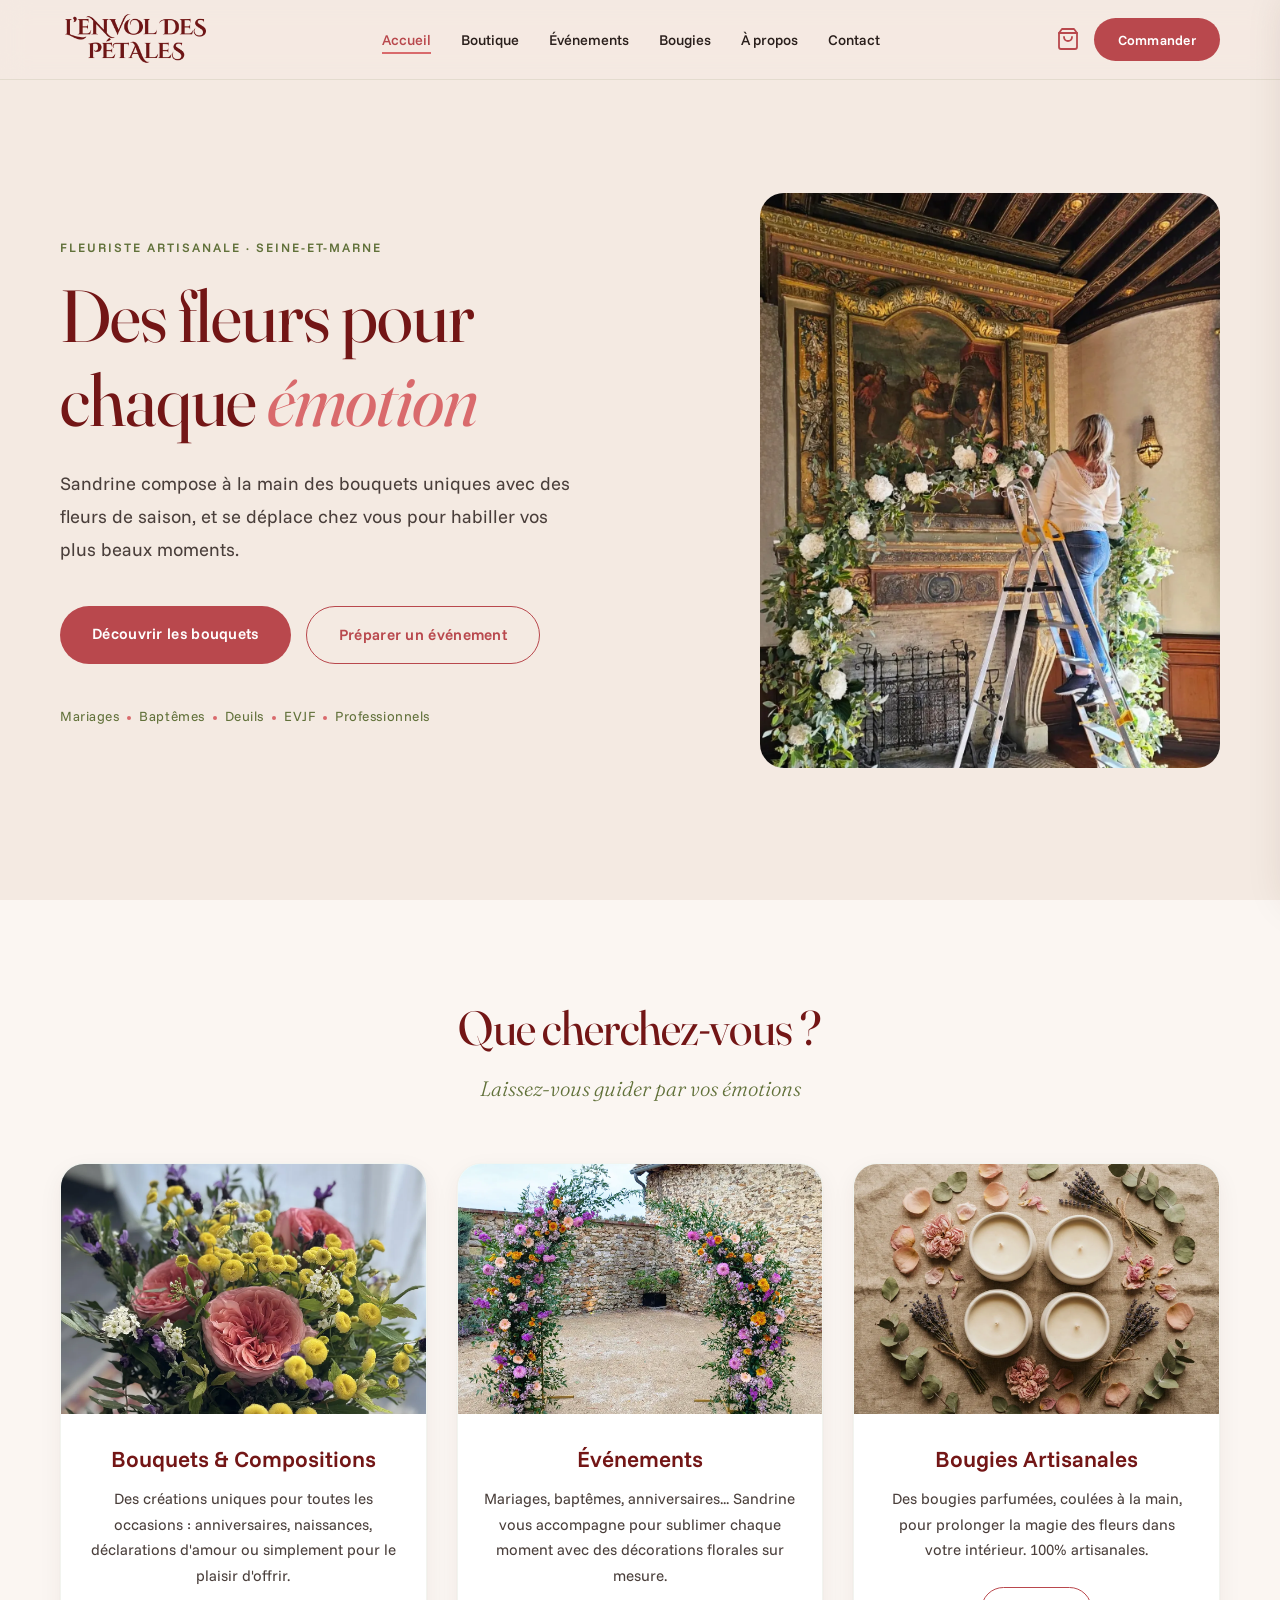
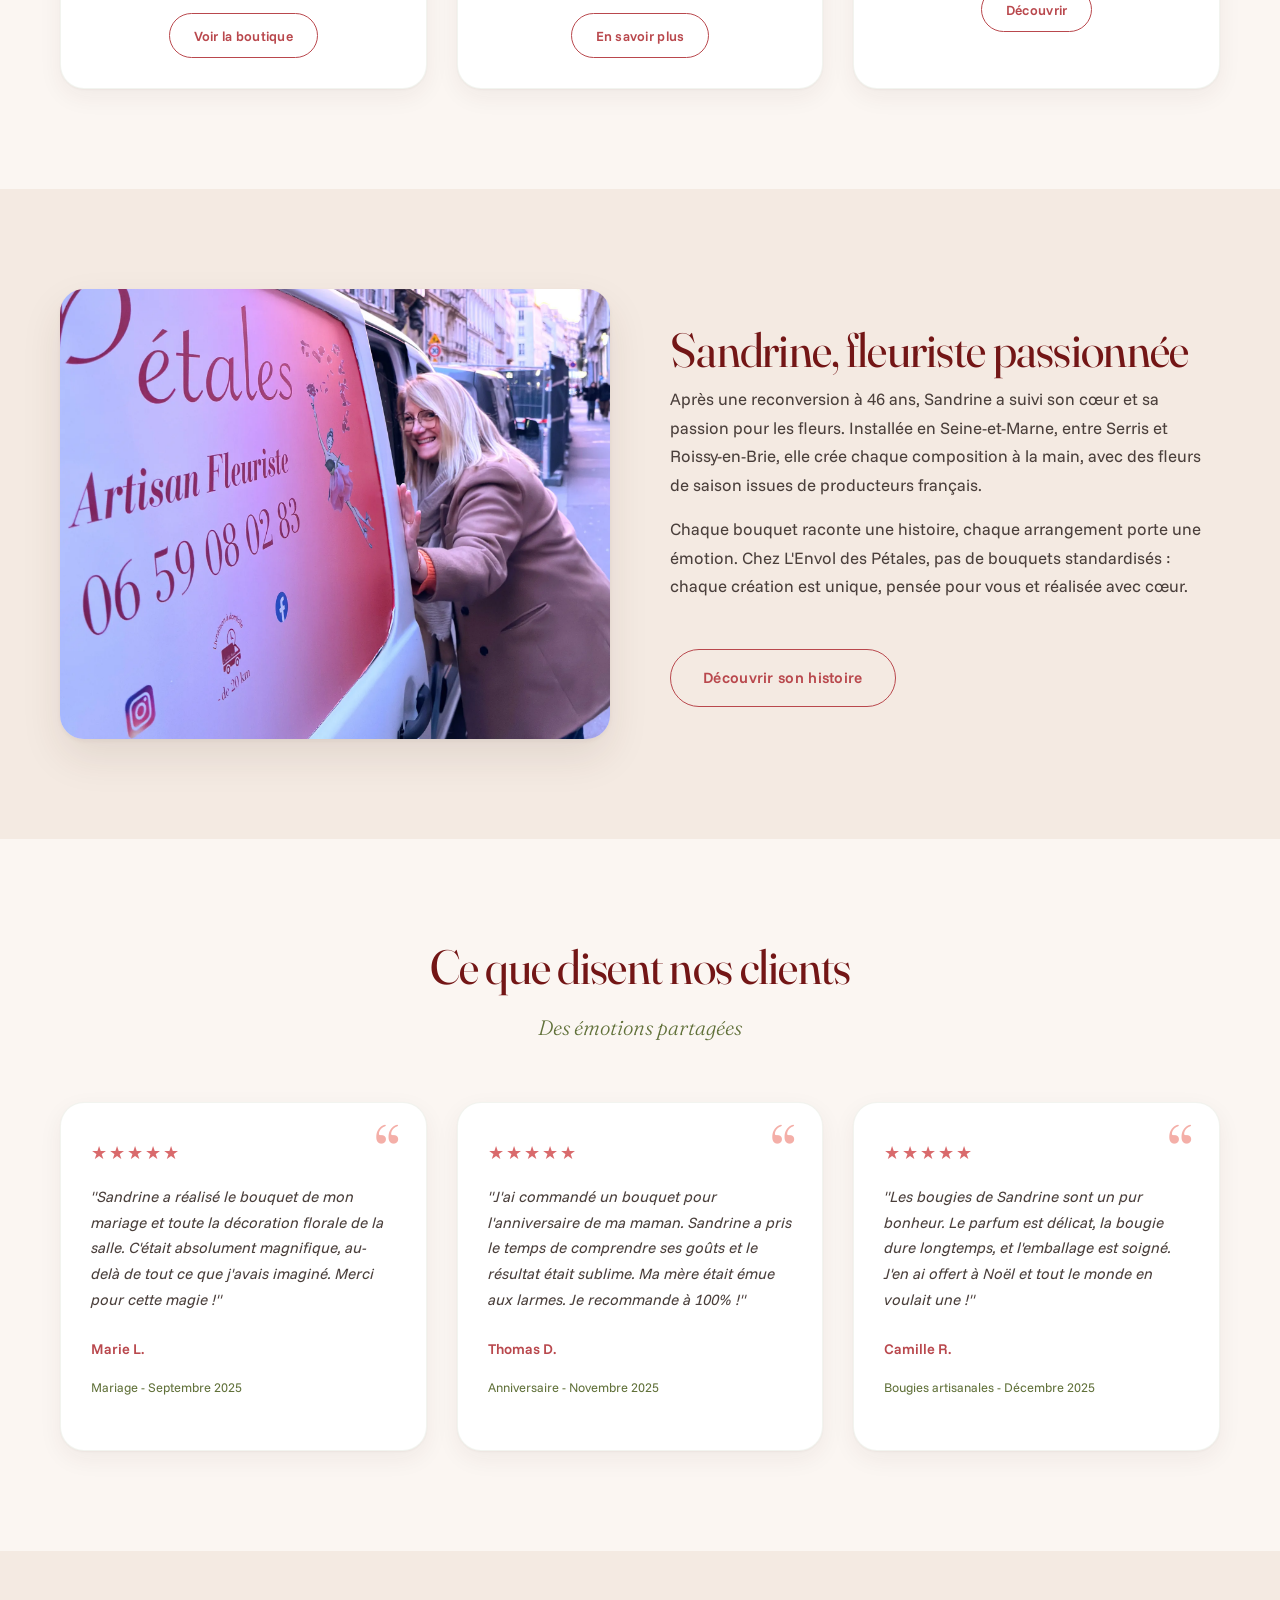
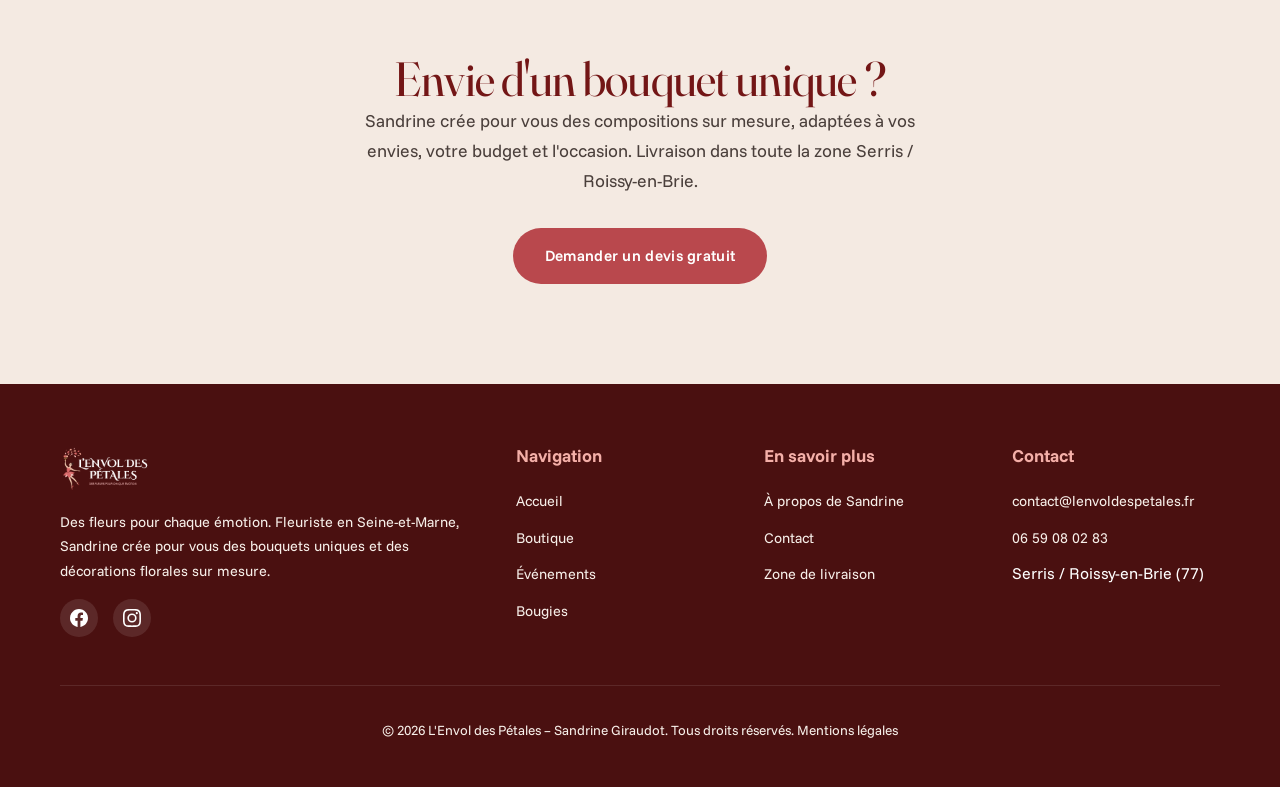
==== commit 7b2e13e6: "Retours : hero sobre, plus de Cinzel, devis, à propos et livraison revus - Hero : une simple photo d" ====
--- a/index.html
+++ b/index.html
@@ -87,14 +87,7 @@
             </div>
 
             <div class="hero__visual">
-                <img src="assets/images/gravures/fleur.svg" alt="" class="hero__gravure" aria-hidden="true">
-                <div class="hero__arch">
-                    <img src="assets/images/bouquet1.webp" alt="Bouquet champêtre aux roses pêche et fleurs jaunes, composé par Sandrine" fetchpriority="high">
-                </div>
-                <div class="hero__badge">
-                    <img src="assets/images/table-mariage.webp" alt="Chemin de table fleuri pour un mariage" loading="lazy">
-                </div>
-                <img src="assets/images/ballerine.svg" alt="" class="hero__ballerine" aria-hidden="true">
+                <img src="assets/images/sandrine-mariage-escabeau.webp" alt="Sandrine installant une arche florale pour un mariage" class="hero__photo" fetchpriority="high">
             </div>
         </div>
     </section>
--- a/assets/css/style.css
+++ b/assets/css/style.css
@@ -5,9 +5,8 @@
 
 /* --- Google Fonts ---
    Fraunces : titres (serif moderne, douce et artisanale)
-   Cinzel Decorative : petits accents, en écho au logo
    Funnel Sans : texte courant */
-@import url('https://fonts.googleapis.com/css2?family=Cinzel+Decorative:wght@400;700&family=Fraunces:ital,opsz,wght@0,9..144,300..600;1,9..144,300..600&family=Funnel+Sans:ital,wght@0,300..800;1,300..800&display=swap');
+@import url('https://fonts.googleapis.com/css2?family=Fraunces:ital,opsz,wght@0,9..144,300..600;1,9..144,300..600&family=Funnel+Sans:ital,wght@0,300..800;1,300..800&display=swap');
 
 /* --- Variables de couleurs et typographie ---
    Modifiez ici pour changer les couleurs du site */
@@ -35,7 +34,6 @@
 
     /* Typographie */
     --font-titre: 'Fraunces', Georgia, serif;
-    --font-logo: 'Cinzel Decorative', Georgia, serif;
     --font-corps: 'Funnel Sans', 'Segoe UI', sans-serif;
 
     /* Formes */
@@ -133,13 +131,13 @@
     font-size: clamp(1.15rem, 2.2vw, 1.4rem);
 }
 
-/* Petit sur-titre en Cinzel, en écho au logo */
+/* Petit sur-titre */
 .eyebrow {
     display: inline-block;
-    font-family: var(--font-logo);
-    font-size: 0.8rem;
-    font-weight: 700;
-    letter-spacing: 0.18em;
+    font-family: var(--font-corps);
+    font-size: 0.78rem;
+    font-weight: 600;
+    letter-spacing: 0.16em;
     text-transform: uppercase;
     color: var(--olive);
     margin-bottom: 1rem;
@@ -413,10 +411,7 @@
     min-height: 100vh;
     display: flex;
     align-items: center;
-    background:
-        radial-gradient(ellipse 60% 70% at 85% 40%, rgba(244, 175, 168, 0.45), transparent 70%),
-        radial-gradient(ellipse 50% 50% at 10% 90%, rgba(182, 181, 82, 0.18), transparent 70%),
-        var(--creme);
+    background: var(--creme);
     overflow: hidden;
     padding: calc(var(--header-height) + 40px) 0 60px;
 }
@@ -477,67 +472,18 @@
     background: var(--corail);
 }
 
-/* Visuel : photo en arche + médaillon + gravure + ballerine */
+/* Visuel : une photo de Sandrine, simple */
 .hero__visual {
     position: relative;
-    justify-self: center;
-    width: min(100%, 440px);
-}
-
-.hero__arch {
-    position: relative;
+    justify-self: end;
+    width: min(100%, 460px);
+}
+
+.hero__photo {
+    width: 100%;
     aspect-ratio: 4 / 5;
-    border-radius: 999px 999px var(--radius-lg) var(--radius-lg);
-    overflow: hidden;
-    box-shadow: 0 30px 60px rgba(70, 38, 30, 0.15);
-}
-
-.hero__arch img {
-    width: 100%;
-    height: 100%;
     object-fit: cover;
-}
-
-.hero__badge {
-    position: absolute;
-    left: -60px;
-    bottom: 40px;
-    width: 150px;
-    aspect-ratio: 1;
-    border-radius: 50%;
-    overflow: hidden;
-    border: 6px solid var(--creme);
-    box-shadow: var(--ombre-hover);
-}
-
-.hero__badge img {
-    width: 100%;
-    height: 100%;
-    object-fit: cover;
-}
-
-.hero__gravure {
-    position: absolute;
-    right: -70px;
-    top: -30px;
-    width: 190px;
-    opacity: 0.55;
-    transform: rotate(14deg);
-    z-index: -1;
-}
-
-.hero__ballerine {
-    position: absolute;
-    right: -30px;
-    bottom: -20px;
-    width: 90px;
-    filter: drop-shadow(0 6px 10px rgba(70, 38, 30, 0.15));
-    animation: ballerineFlotte 6s ease-in-out infinite;
-}
-
-@keyframes ballerineFlotte {
-    0%, 100% { transform: translateY(0) rotate(-2deg); }
-    50% { transform: translateY(-12px) rotate(2deg); }
+    border-radius: var(--radius-lg);
 }
 
 /* Gravures décoratives réutilisables */
@@ -613,9 +559,7 @@
     position: relative;
     padding: 180px 0 100px;
     text-align: center;
-    background:
-        radial-gradient(ellipse 50% 80% at 50% 0%, rgba(244, 175, 168, 0.4), transparent 70%),
-        var(--creme);
+    background: var(--creme);
     overflow: hidden;
 }
 
@@ -1245,10 +1189,10 @@
 
 .gallery__tag {
     display: block;
-    font-family: var(--font-logo);
-    font-size: 0.65rem;
-    font-weight: 700;
-    letter-spacing: 0.15em;
+    font-family: var(--font-corps);
+    font-size: 0.68rem;
+    font-weight: 600;
+    letter-spacing: 0.14em;
     text-transform: uppercase;
     color: var(--saumon);
     margin-bottom: 4px;
@@ -1594,46 +1538,143 @@
     color: var(--gris-texte);
 }
 
-/* Citation */
-.quote-block {
+/* Ce qui rend L'Envol des Pétales unique */
+.unique__grid {
+    display: grid;
+    grid-template-columns: 0.9fr 1.1fr;
+    gap: 90px;
+    align-items: start;
+}
+
+.unique__intro {
+    position: sticky;
+    top: calc(var(--header-height) + 40px);
+}
+
+.unique__intro h2 {
+    margin-bottom: 2.5rem;
+}
+
+.unique__photo {
+    width: 100%;
+    aspect-ratio: 4 / 3;
+    object-fit: cover;
+    border-radius: var(--radius-lg);
+}
+
+.unique__list {
+    list-style: none;
+    padding-top: 10px;
+}
+
+.unique__item {
+    display: grid;
+    grid-template-columns: 90px 1fr;
+    gap: 10px;
+    padding: 44px 0;
+    border-top: 1px solid rgba(97, 113, 58, 0.18);
+}
+
+.unique__item:last-child {
+    border-bottom: 1px solid rgba(97, 113, 58, 0.18);
+}
+
+.unique__num {
+    font-family: var(--font-titre);
+    font-style: italic;
+    font-weight: 300;
+    font-size: 2.6rem;
+    line-height: 1;
+    color: var(--corail);
+}
+
+.unique__item h3 {
+    font-family: var(--font-titre);
+    font-weight: 400;
+    font-size: clamp(1.4rem, 2.4vw, 1.75rem);
+    margin-bottom: 0.8rem;
+}
+
+.unique__item p {
+    font-size: 1.05rem;
+    line-height: 1.85;
+    margin-bottom: 0;
+    max-width: 52ch;
+}
+
+/* Citation : grande typo, les mots apparaissent un à un */
+.quote-section {
+    position: relative;
+    overflow: hidden;
+    padding: 140px 0;
+}
+
+.quote {
+    position: relative;
+    max-width: 900px;
+    margin: 0 auto;
+    padding: 0 24px;
     text-align: center;
-    padding: 50px 50px;
-    background: var(--blanc);
-    border-radius: var(--radius-lg);
-    max-width: 750px;
-    margin: 0 auto;
-    position: relative;
-    border: 1px solid rgba(244, 175, 168, 0.15);
-    border-left: 3px solid var(--vert-clair);
-    border-right: 3px solid var(--vert-clair);
-    box-shadow: 0 4px 20px rgba(70, 38, 30, 0.06);
-}
-
-.quote-block::before {
-    content: '\201C';
+}
+
+.quote__mark {
     display: block;
     font-family: var(--font-titre);
-    font-size: 4rem;
-    color: var(--vert-clair);
-    line-height: 1;
-    margin-bottom: 0.5rem;
-}
-
-.quote-block__text {
+    font-size: 9rem;
+    line-height: 0.6;
+    height: 60px;
+    color: var(--saumon);
+    margin-bottom: 1.5rem;
+}
+
+.quote__text {
     font-family: var(--font-titre);
-    font-size: clamp(1.25rem, 2.4vw, 1.6rem);
+    font-weight: 300;
+    font-size: clamp(1.7rem, 3.6vw, 2.8rem);
+    line-height: 1.35;
+    letter-spacing: -0.01em;
+    color: var(--bordeaux);
+    margin: 0 0 2.5rem;
+}
+
+.quote__text em {
     font-style: italic;
-    font-weight: 300;
-    color: var(--accent);
-    margin-bottom: 1.5rem;
-    line-height: 1.8;
-}
-
-.quote-block__author {
-    color: var(--gris-texte);
-    font-weight: 500;
-    font-size: 0.95rem;
-    letter-spacing: 1px;
+    color: var(--corail);
+}
+
+.quote__text .mot {
+    display: inline-block;
+    opacity: 0.12;
+    filter: blur(3px);
+    transform: translateY(10px);
+    transition: opacity 0.8s var(--ease), filter 0.8s var(--ease), transform 0.8s var(--ease);
+    transition-delay: calc(var(--i) * 70ms);
+}
+
+.quote.visible .mot {
+    opacity: 1;
+    filter: none;
+    transform: none;
+}
+
+.quote__author {
+    display: inline-flex;
+    align-items: center;
+    gap: 14px;
+    font-size: 0.85rem;
+    font-weight: 600;
+    letter-spacing: 0.14em;
+    text-transform: uppercase;
+    color: var(--olive);
+}
+
+.quote__author::before,
+.quote__author::after {
+    content: '';
+    width: 40px;
+    height: 1px;
+    background: currentColor;
+    opacity: 0.5;
 }
 
 /* Section Engagement */
@@ -1817,6 +1858,165 @@
     margin-bottom: 0.5rem;
 }
 
+/* --- Formulaire de devis --- */
+.devis__grid {
+    display: grid;
+    grid-template-columns: 0.8fr 1.2fr;
+    gap: 70px;
+    align-items: start;
+}
+
+.devis__intro h2 {
+    margin-bottom: 1.2rem;
+}
+
+.devis__intro > p {
+    font-size: 1.05rem;
+}
+
+.devis__etapes {
+    list-style: none;
+    margin: 2.5rem 0;
+}
+
+.devis__etapes li {
+    display: grid;
+    grid-template-columns: 44px 1fr;
+    gap: 16px;
+    padding: 18px 0;
+    border-top: 1px solid rgba(97, 113, 58, 0.18);
+    font-size: 0.95rem;
+    color: var(--gris-texte);
+}
+
+.devis__etapes li > span {
+    width: 44px;
+    height: 44px;
+    border-radius: 50%;
+    border: 1px solid var(--corail);
+    color: var(--corail);
+    font-family: var(--font-titre);
+    font-style: italic;
+    font-size: 1.2rem;
+    display: flex;
+    align-items: center;
+    justify-content: center;
+}
+
+.devis__etapes strong {
+    display: block;
+    color: var(--bordeaux);
+    font-weight: 600;
+    margin-bottom: 2px;
+}
+
+.devis__direct {
+    font-size: 0.95rem;
+}
+
+.devis__direct a {
+    font-weight: 600;
+    border-bottom: 1px solid currentColor;
+}
+
+.devis__card {
+    background: var(--blanc);
+    border-radius: var(--radius-lg);
+    padding: 44px;
+    box-shadow: var(--ombre);
+}
+
+.devis fieldset {
+    border: 0;
+    padding: 0;
+    min-width: 0;
+}
+
+.devis legend {
+    font-weight: 500;
+    font-size: 0.9rem;
+    color: var(--noir);
+    margin-bottom: 12px;
+}
+
+.devis .form-group {
+    margin-bottom: 26px;
+}
+
+.devis .form-grid {
+    gap: 0 20px;
+}
+
+/* Choix en pastilles (radio) */
+.chips {
+    display: flex;
+    flex-wrap: wrap;
+    gap: 10px;
+}
+
+.chip {
+    position: relative;
+    cursor: pointer;
+}
+
+.chip input {
+    position: absolute;
+    opacity: 0;
+    width: 1px;
+    height: 1px;
+}
+
+.chip span {
+    display: inline-block;
+    padding: 11px 20px;
+    border: 1.5px solid var(--beige);
+    border-radius: 50px;
+    background: var(--papier);
+    font-size: 0.9rem;
+    color: var(--gris-texte);
+    transition: var(--transition);
+}
+
+.chips--small .chip span {
+    padding: 8px 16px;
+    font-size: 0.85rem;
+}
+
+.chip:hover span {
+    border-color: var(--saumon);
+}
+
+.chip input:checked + span {
+    background: var(--accent);
+    border-color: var(--accent);
+    color: var(--blanc);
+}
+
+.chip input:focus-visible + span {
+    outline: 3px solid var(--corail);
+    outline-offset: 2px;
+}
+
+.chips.error .chip span {
+    border-color: #e74c3c;
+}
+
+.devis input,
+.devis textarea {
+    background: var(--papier);
+    border-color: var(--beige);
+}
+
+.devis input:focus,
+.devis textarea:focus {
+    background: var(--blanc);
+}
+
+.devis__submit {
+    width: 100%;
+    margin-top: 6px;
+}
+
 /* ============================================
    CONTACT
    ============================================ */
@@ -1884,88 +2084,81 @@
     position: relative;
     background: var(--blanc);
     border-radius: var(--radius-lg);
-    padding: 35px;
+    padding: 40px;
+    margin-top: 110px !important;
     box-shadow: 0 8px 30px rgba(70, 38, 30, 0.05);
 }
 
-.delivery-truck {
+/* Camionnette : arrive une seule fois puis se gare sur la carte */
+.van {
     position: absolute;
-    bottom: calc(100% - 10px);
-    right: -150px;
-    animation: truck-drive 18s linear infinite;
+    bottom: calc(100% - 6px);
+    left: 30px;
+    width: 150px;
+    opacity: 0;
+    pointer-events: none;
     z-index: 2;
-    pointer-events: none;
-}
-
-.delivery-truck svg {
-    animation: truck-bounce 0.6s ease-in-out infinite;
-    position: relative;
-    z-index: 1;
-}
-
-.delivery-truck__smoke {
-    position: absolute;
-    left: 100%;
-    top: 42%;
-    width: 60px;
-    height: 30px;
-}
-
-.delivery-truck__smoke span {
-    position: absolute;
-    bottom: 0;
-    left: 0;
-    width: 10px;
-    height: 10px;
-    border-radius: 50%;
-    background: var(--saumon);
-    opacity: 0;
-    animation: smoke-puff 1.8s ease-out infinite;
-}
-
-.delivery-truck__smoke span:nth-child(2) {
-    animation-delay: 0.4s;
-    width: 8px;
-    height: 8px;
-}
-
-.delivery-truck__smoke span:nth-child(3) {
-    animation-delay: 0.8s;
-    width: 12px;
-    height: 12px;
-}
-
-.delivery-truck__smoke span:nth-child(4) {
-    animation-delay: 1.2s;
-    width: 7px;
-    height: 7px;
-}
-
-@keyframes smoke-puff {
-    0% {
-        opacity: 0.5;
-        transform: translate(0, 0) scale(0.5);
-        filter: blur(1px);
-    }
-    50% {
-        opacity: 0.3;
-        filter: blur(3px);
-    }
-    100% {
-        opacity: 0;
-        transform: translate(40px, -20px) scale(2);
-        filter: blur(6px);
-    }
-}
-
-@keyframes truck-bounce {
-    0%, 100% { transform: translateY(0); }
-    50% { transform: translateY(-3px); }
-}
-
-@keyframes truck-drive {
-    0% { transform: translateX(0); }
-    100% { transform: translateX(calc(-100vw - 200px)); }
+}
+
+.van svg {
+    width: 100%;
+    height: auto;
+    overflow: visible;
+}
+
+.van__roue {
+    transform-box: fill-box;
+    transform-origin: center;
+}
+
+.delivery-zone.visible .van {
+    animation: vanArrive 2.6s var(--ease) 0.3s forwards;
+}
+
+.delivery-zone.visible .van__roue {
+    animation: roueTourne 0.45s linear 0.3s 5;
+}
+
+.delivery-zone.visible .van svg {
+    animation: vanFreine 0.6s ease-out 2.4s;
+}
+
+.van__fleurs {
+    transform-box: fill-box;
+    transform-origin: bottom center;
+}
+
+.delivery-zone.visible .van__fleurs {
+    animation: fleursBalance 1.2s ease-in-out 2.5s 2;
+}
+
+@keyframes vanArrive {
+    from { opacity: 0; left: -40px; }
+    15% { opacity: 1; }
+    to { opacity: 1; left: calc(100% - 190px); }
+}
+
+@keyframes roueTourne {
+    to { transform: rotate(360deg); }
+}
+
+@keyframes vanFreine {
+    0%, 100% { transform: rotate(0); }
+    40% { transform: rotate(-2deg); }
+}
+
+@keyframes fleursBalance {
+    0%, 100% { transform: rotate(0); }
+    30% { transform: rotate(4deg); }
+    70% { transform: rotate(-3deg); }
+}
+
+@media (prefers-reduced-motion: reduce) {
+    .delivery-zone.visible .van {
+        animation: none;
+        opacity: 1;
+        left: calc(100% - 190px);
+    }
 }
 
 /* Zone de livraison - card */
@@ -2410,12 +2603,30 @@
         margin: 1rem auto 2rem;
     }
 
+    .unique__grid {
+        grid-template-columns: 1fr;
+        gap: 40px;
+    }
+
+    .unique__intro {
+        position: static;
+    }
+
     .fabrication {
         grid-template-columns: 1fr;
     }
 
     .contact-grid {
         grid-template-columns: 1fr;
+    }
+
+    .devis__grid {
+        grid-template-columns: 1fr;
+        gap: 40px;
+    }
+
+    .devis__card {
+        padding: 28px 22px;
     }
 
     .form-grid {
@@ -2497,22 +2708,8 @@
     }
 
     .hero__visual {
-        width: min(80%, 340px);
-    }
-
-    .hero__badge {
-        left: -30px;
-        width: 110px;
-    }
-
-    .hero__gravure {
-        right: -40px;
-        width: 130px;
-    }
-
-    .hero__ballerine {
-        width: 70px;
-        right: -15px;
+        justify-self: center;
+        width: min(100%, 380px);
     }
 
     .hero-page::before,
@@ -2597,9 +2794,22 @@
         grid-template-columns: 1fr;
     }
 
-    /* Quote */
-    .quote-block {
-        padding: 40px 25px;
+    .unique__item {
+        grid-template-columns: 56px 1fr;
+        padding: 32px 0;
+    }
+
+    .unique__num {
+        font-size: 2rem;
+    }
+
+    .quote-section {
+        padding: 90px 0;
+    }
+
+    .quote__mark {
+        font-size: 6rem;
+        height: 40px;
     }
 }
 
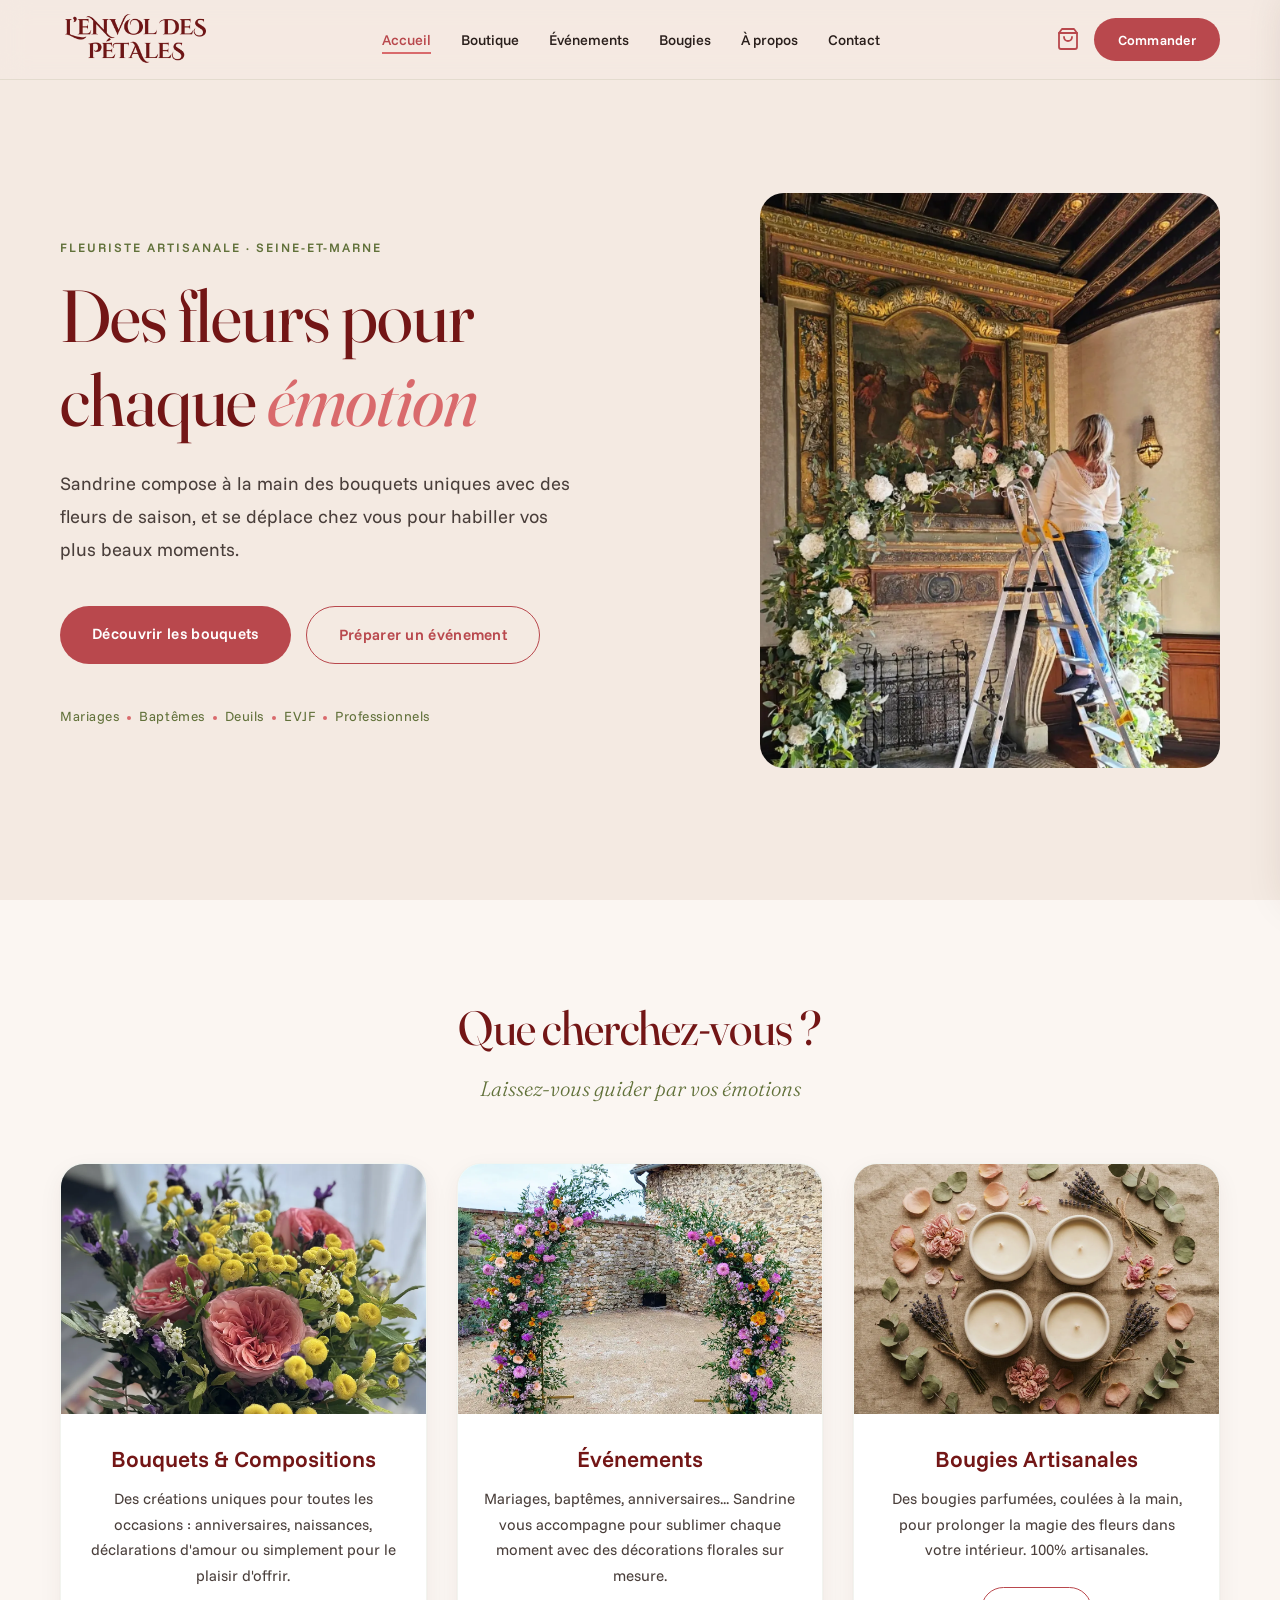
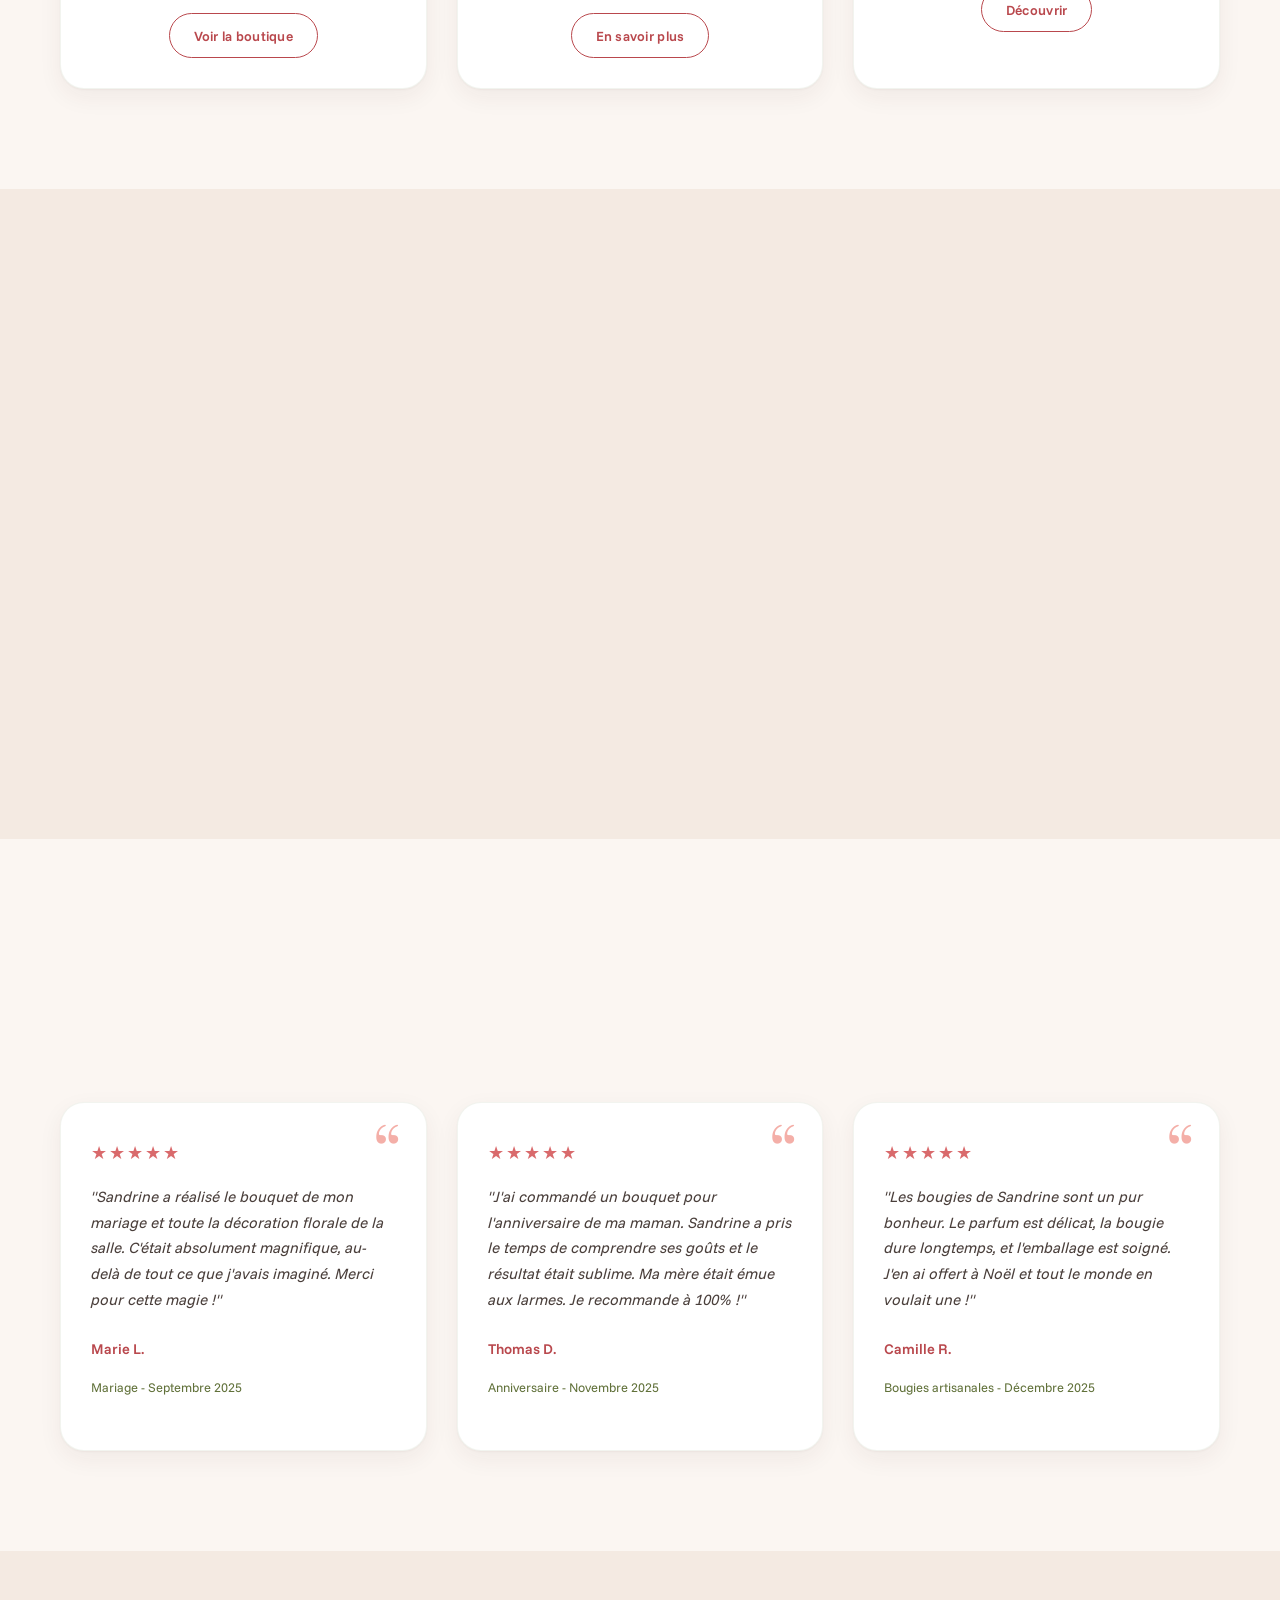
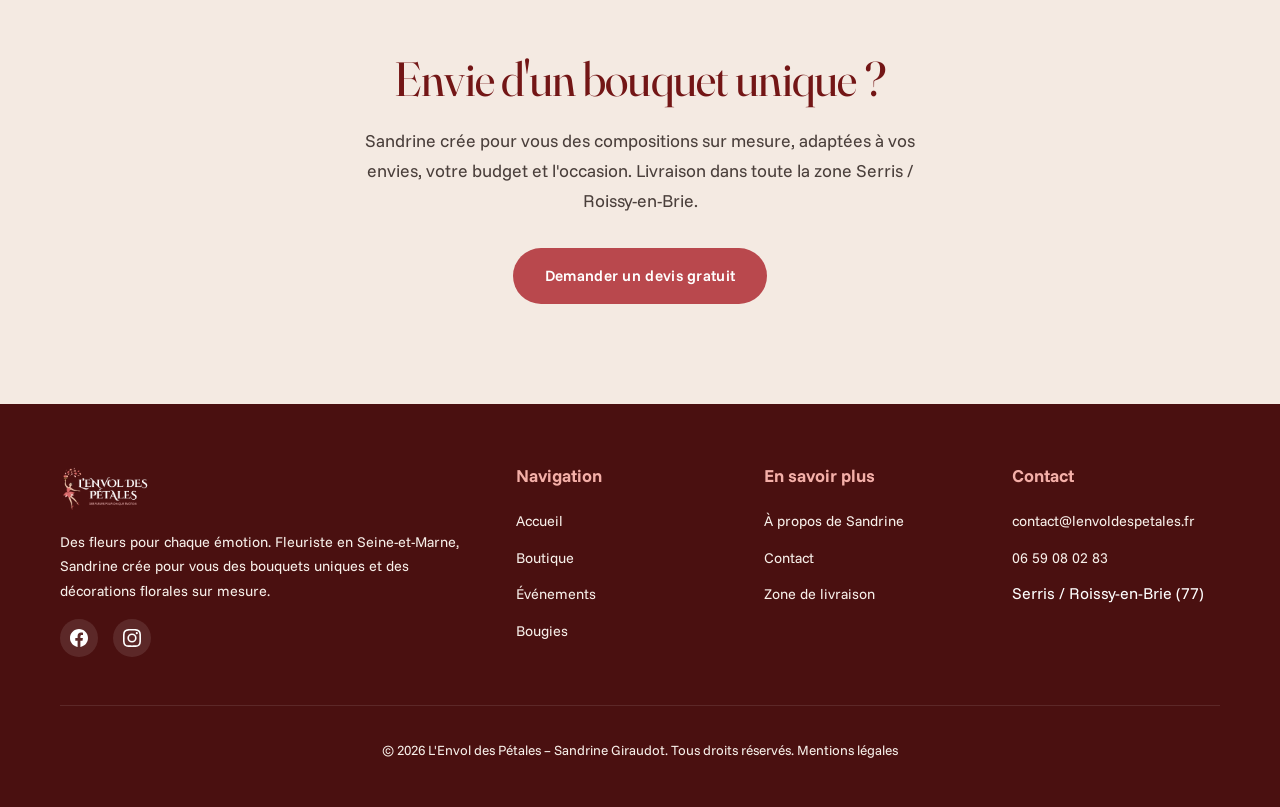
==== commit a9fe2bad: "Retire le budget du devis et la section « unique », aère les bandeaux - Formulaire de devis : suppre" ====
--- a/index.html
+++ b/index.html
@@ -221,7 +221,7 @@
     <section class="section" style="text-align:center;">
         <div class="container fade-in">
             <h2>Envie d'un bouquet unique ?</h2>
-            <p style="max-width:600px;margin:0 auto 2rem;font-size:1.1rem;">
+            <p style="max-width:600px;margin:1.25rem auto 2rem;font-size:1.1rem;">
                 Sandrine crée pour vous des compositions sur mesure, adaptées à vos envies,
                 votre budget et l'occasion. Livraison dans toute la zone Serris / Roissy-en-Brie.
             </p>
--- a/assets/css/style.css
+++ b/assets/css/style.css
@@ -187,6 +187,12 @@
 /* Separateur decoratif */
 .decorative-line {
     display: none;
+}
+
+/* Espace entre un titre et le texte qui le suit (bandeaux centrés) */
+h2 + .decorative-line + p,
+h2 + p {
+    margin-top: 1.25rem;
 }
 
 /* --- Boutons --- */
@@ -563,29 +569,41 @@
     overflow: hidden;
 }
 
-/* Gravures botaniques dans les coins */
+/* Gravures botaniques dans les coins (une paire différente par page) */
 .hero-page::before,
 .hero-page::after {
     content: '';
     position: absolute;
-    bottom: -40px;
-    width: 170px;
-    height: 340px;
-    background: url("../images/gravures/brin.svg") no-repeat center / contain;
-    opacity: 0.45;
+    bottom: -20px;
+    width: 210px;
+    height: 300px;
+    background: no-repeat center bottom / contain;
+    opacity: 0.55;
     pointer-events: none;
 }
 
 .hero-page::before {
-    left: 4%;
-    transform: rotate(-12deg);
+    left: 3%;
+    background-image: url("../images/gravures/fleur1.webp");
+    transform: rotate(-8deg);
 }
 
 .hero-page::after {
-    right: 4%;
-    background-image: url("../images/gravures/fleur.svg");
-    transform: rotate(10deg);
-}
+    right: 3%;
+    background-image: url("../images/gravures/fleur3.webp");
+    transform: rotate(6deg);
+}
+
+.hero-page--evenements::before { background-image: url("../images/gravures/fleur2.webp"); }
+.hero-page--evenements::after { background-image: url("../images/gravures/muguet.webp"); }
+.hero-page--bougies::before { background-image: url("../images/gravures/lilas.webp"); }
+.hero-page--bougies::after { background-image: url("../images/gravures/feuille.webp"); }
+.hero-page--apropos::before { background-image: url("../images/gravures/fleur5.webp"); }
+.hero-page--apropos::after { background-image: url("../images/gravures/fleur1.webp"); }
+.hero-page--contact::before { background-image: url("../images/gravures/muguet.webp"); }
+.hero-page--contact::after { background-image: url("../images/gravures/fleur3.webp"); }
+.hero-page--mentions::before { background-image: url("../images/gravures/feuille.webp"); }
+.hero-page--mentions::after { background-image: url("../images/gravures/fleur1.webp"); }
 
 .hero-page > .container {
     position: relative;
@@ -1111,10 +1129,26 @@
 }
 
 .gravure--galerie {
-    top: 60px;
-    right: -30px;
-    width: 160px;
-    transform: rotate(-18deg) scaleX(-1);
+    top: 40px;
+    right: -60px;
+    width: 300px;
+    opacity: 0.45;
+    transform: rotate(-12deg);
+}
+
+/* Gravures de part et d'autre de la citation */
+.gravure--citation-g {
+    left: 2%;
+    bottom: 30px;
+    width: 190px;
+    transform: rotate(-10deg);
+}
+
+.gravure--citation-d {
+    right: 1%;
+    top: 50px;
+    width: 180px;
+    transform: rotate(8deg);
 }
 
 .gallery-section .container {
@@ -1538,70 +1572,6 @@
     color: var(--gris-texte);
 }
 
-/* Ce qui rend L'Envol des Pétales unique */
-.unique__grid {
-    display: grid;
-    grid-template-columns: 0.9fr 1.1fr;
-    gap: 90px;
-    align-items: start;
-}
-
-.unique__intro {
-    position: sticky;
-    top: calc(var(--header-height) + 40px);
-}
-
-.unique__intro h2 {
-    margin-bottom: 2.5rem;
-}
-
-.unique__photo {
-    width: 100%;
-    aspect-ratio: 4 / 3;
-    object-fit: cover;
-    border-radius: var(--radius-lg);
-}
-
-.unique__list {
-    list-style: none;
-    padding-top: 10px;
-}
-
-.unique__item {
-    display: grid;
-    grid-template-columns: 90px 1fr;
-    gap: 10px;
-    padding: 44px 0;
-    border-top: 1px solid rgba(97, 113, 58, 0.18);
-}
-
-.unique__item:last-child {
-    border-bottom: 1px solid rgba(97, 113, 58, 0.18);
-}
-
-.unique__num {
-    font-family: var(--font-titre);
-    font-style: italic;
-    font-weight: 300;
-    font-size: 2.6rem;
-    line-height: 1;
-    color: var(--corail);
-}
-
-.unique__item h3 {
-    font-family: var(--font-titre);
-    font-weight: 400;
-    font-size: clamp(1.4rem, 2.4vw, 1.75rem);
-    margin-bottom: 0.8rem;
-}
-
-.unique__item p {
-    font-size: 1.05rem;
-    line-height: 1.85;
-    margin-bottom: 0;
-    max-width: 52ch;
-}
-
 /* Citation : grande typo, les mots apparaissent un à un */
 .quote-section {
     position: relative;
@@ -1611,6 +1581,7 @@
 
 .quote {
     position: relative;
+    z-index: 1;
     max-width: 900px;
     margin: 0 auto;
     padding: 0 24px;
@@ -1975,11 +1946,6 @@
     font-size: 0.9rem;
     color: var(--gris-texte);
     transition: var(--transition);
-}
-
-.chips--small .chip span {
-    padding: 8px 16px;
-    font-size: 0.85rem;
 }
 
 .chip:hover span {
@@ -2603,15 +2569,6 @@
         margin: 1rem auto 2rem;
     }
 
-    .unique__grid {
-        grid-template-columns: 1fr;
-        gap: 40px;
-    }
-
-    .unique__intro {
-        position: static;
-    }
-
     .fabrication {
         grid-template-columns: 1fr;
     }
@@ -2714,9 +2671,9 @@
 
     .hero-page::before,
     .hero-page::after {
-        width: 100px;
-        height: 200px;
-        opacity: 0.3;
+        width: 110px;
+        height: 170px;
+        opacity: 0.22;
     }
 
     .hero__buttons {
@@ -2794,17 +2751,14 @@
         grid-template-columns: 1fr;
     }
 
-    .unique__item {
-        grid-template-columns: 56px 1fr;
-        padding: 32px 0;
-    }
-
-    .unique__num {
-        font-size: 2rem;
-    }
-
     .quote-section {
         padding: 90px 0;
+    }
+
+    .gravure--citation-g,
+    .gravure--citation-d {
+        width: 100px;
+        opacity: 0.25;
     }
 
     .quote__mark {
